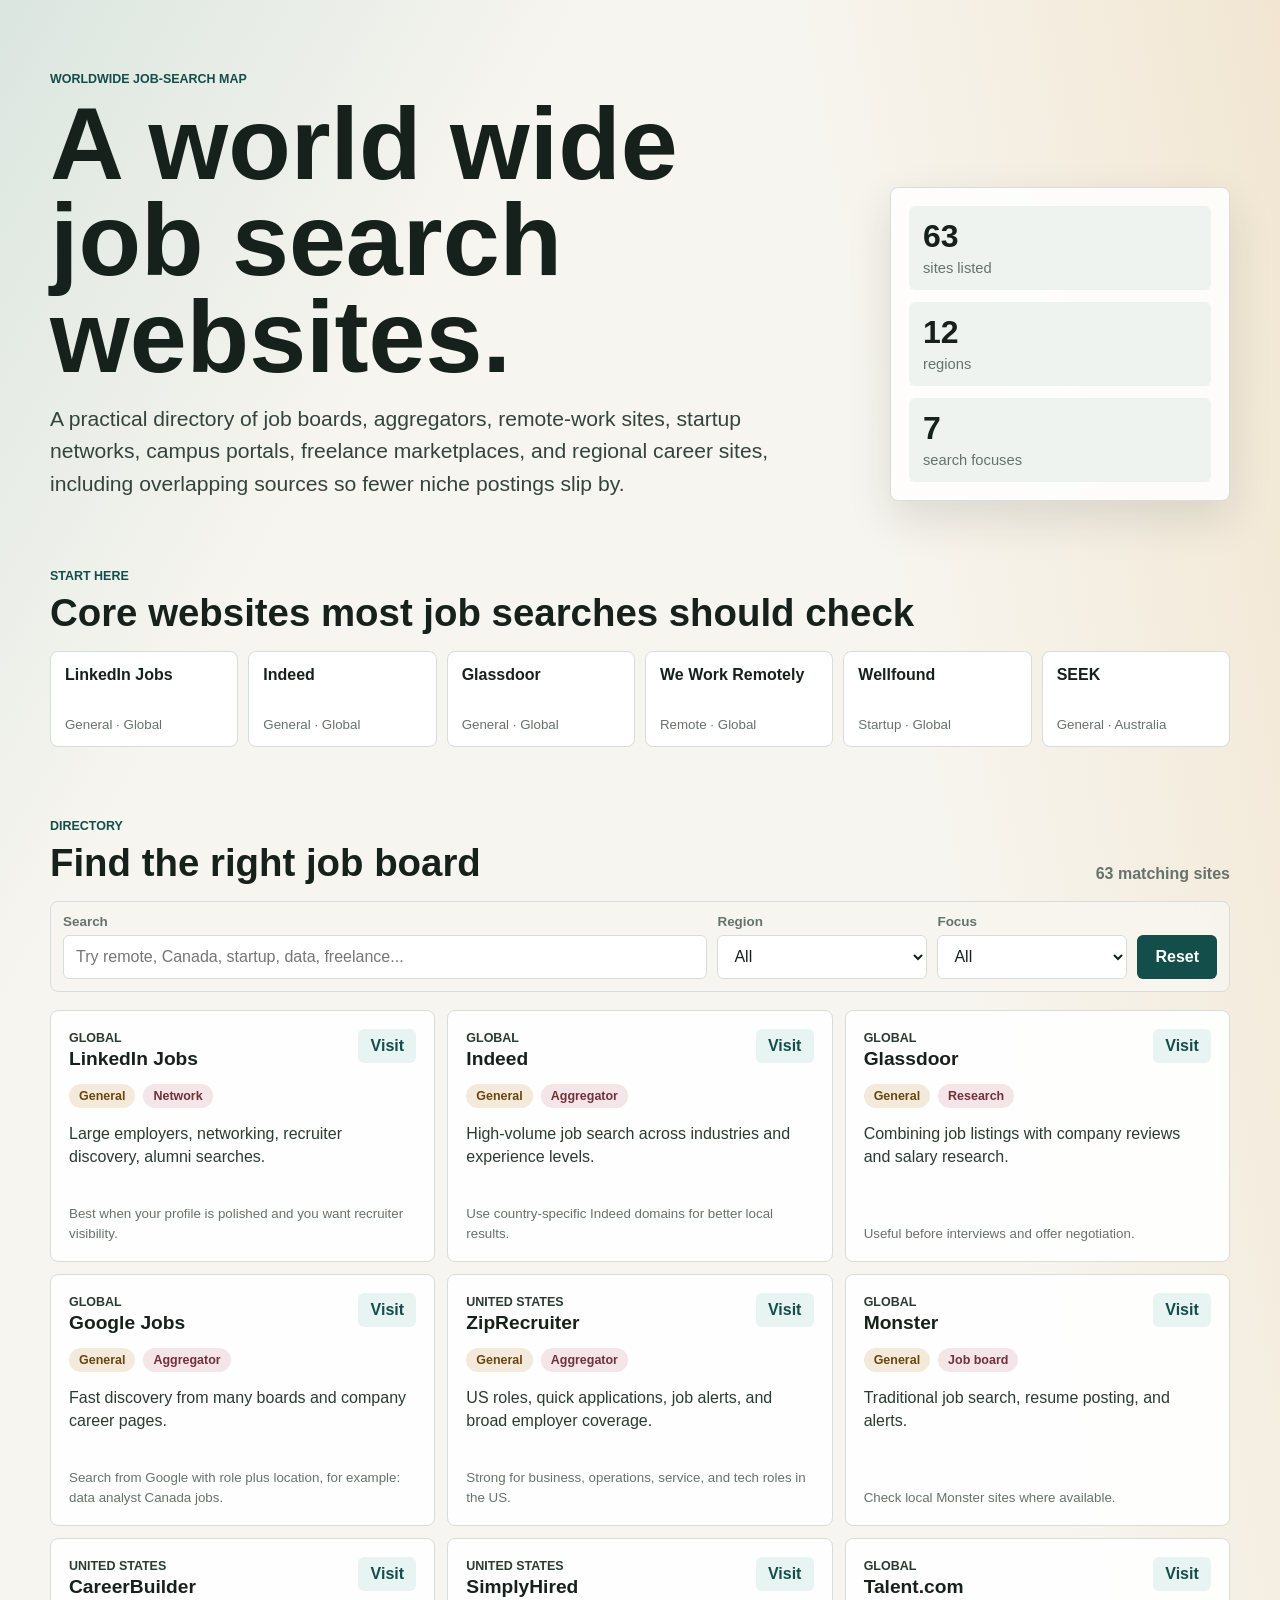
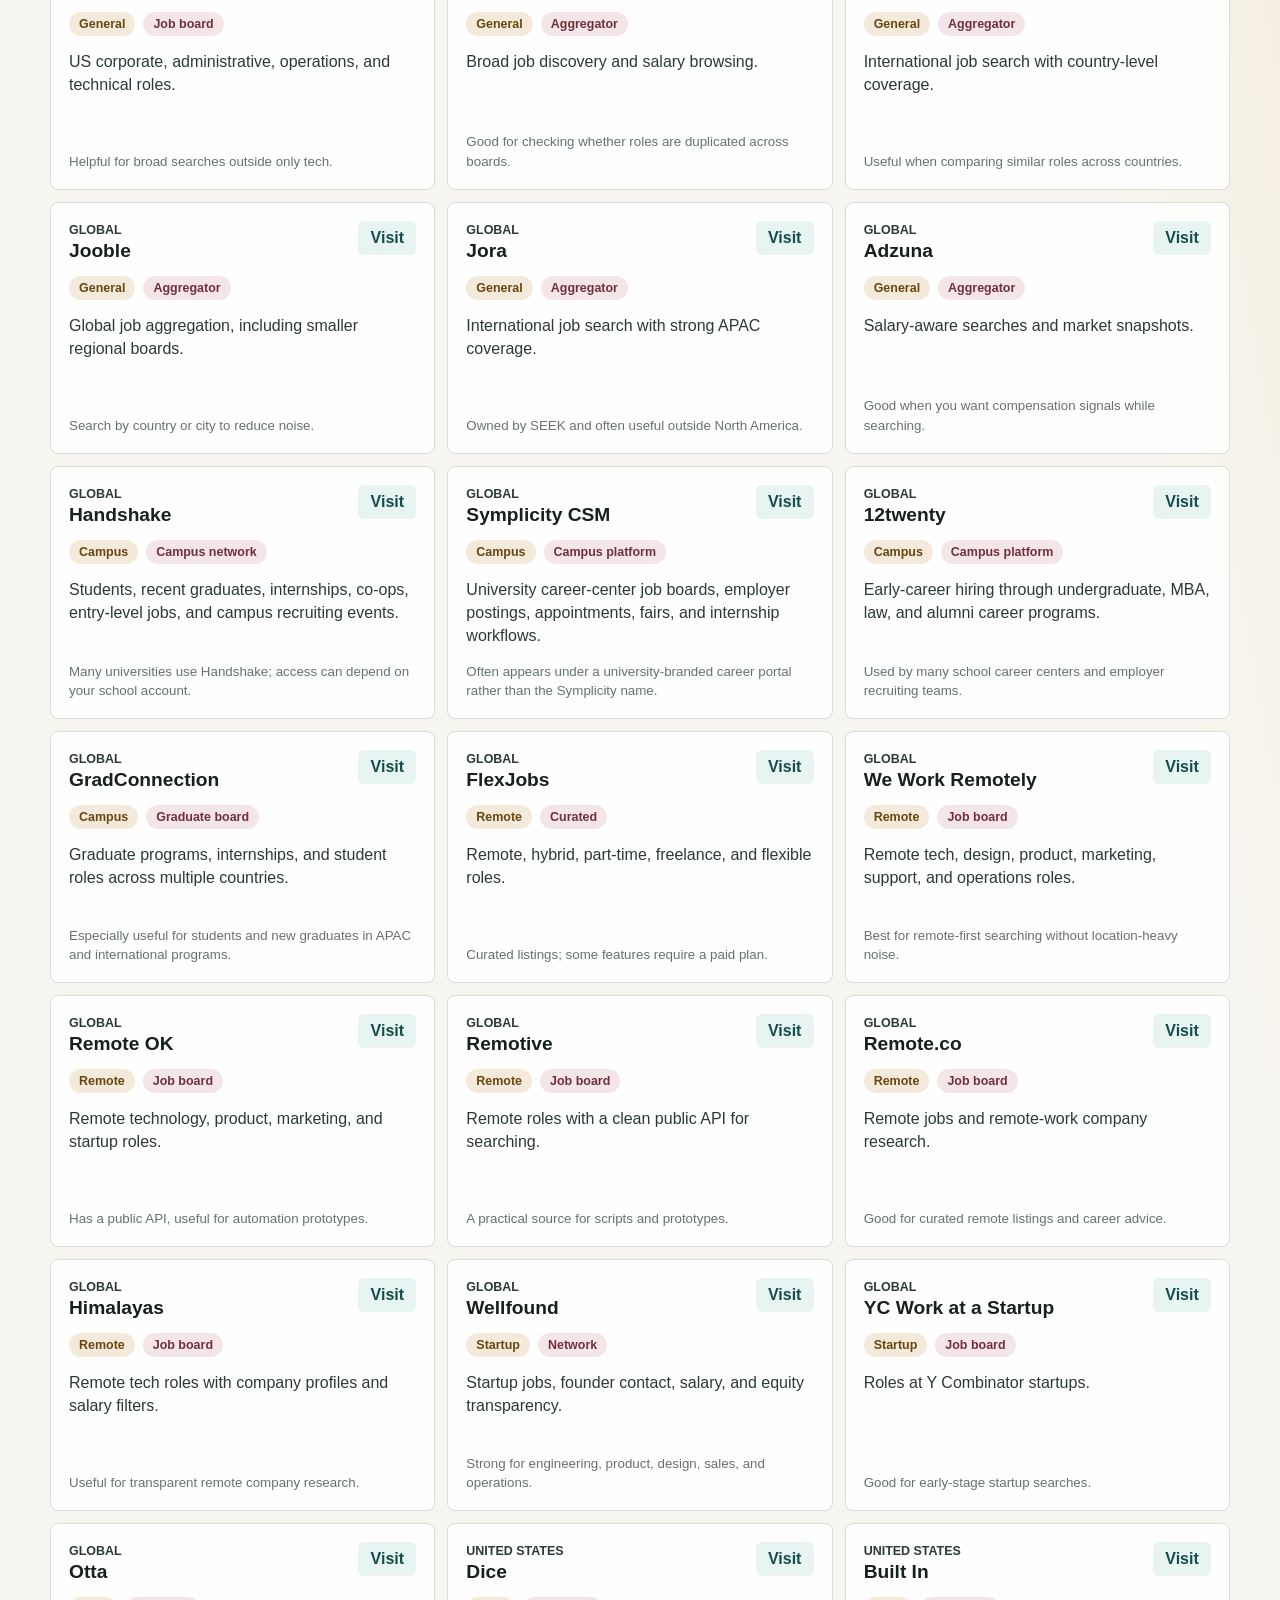
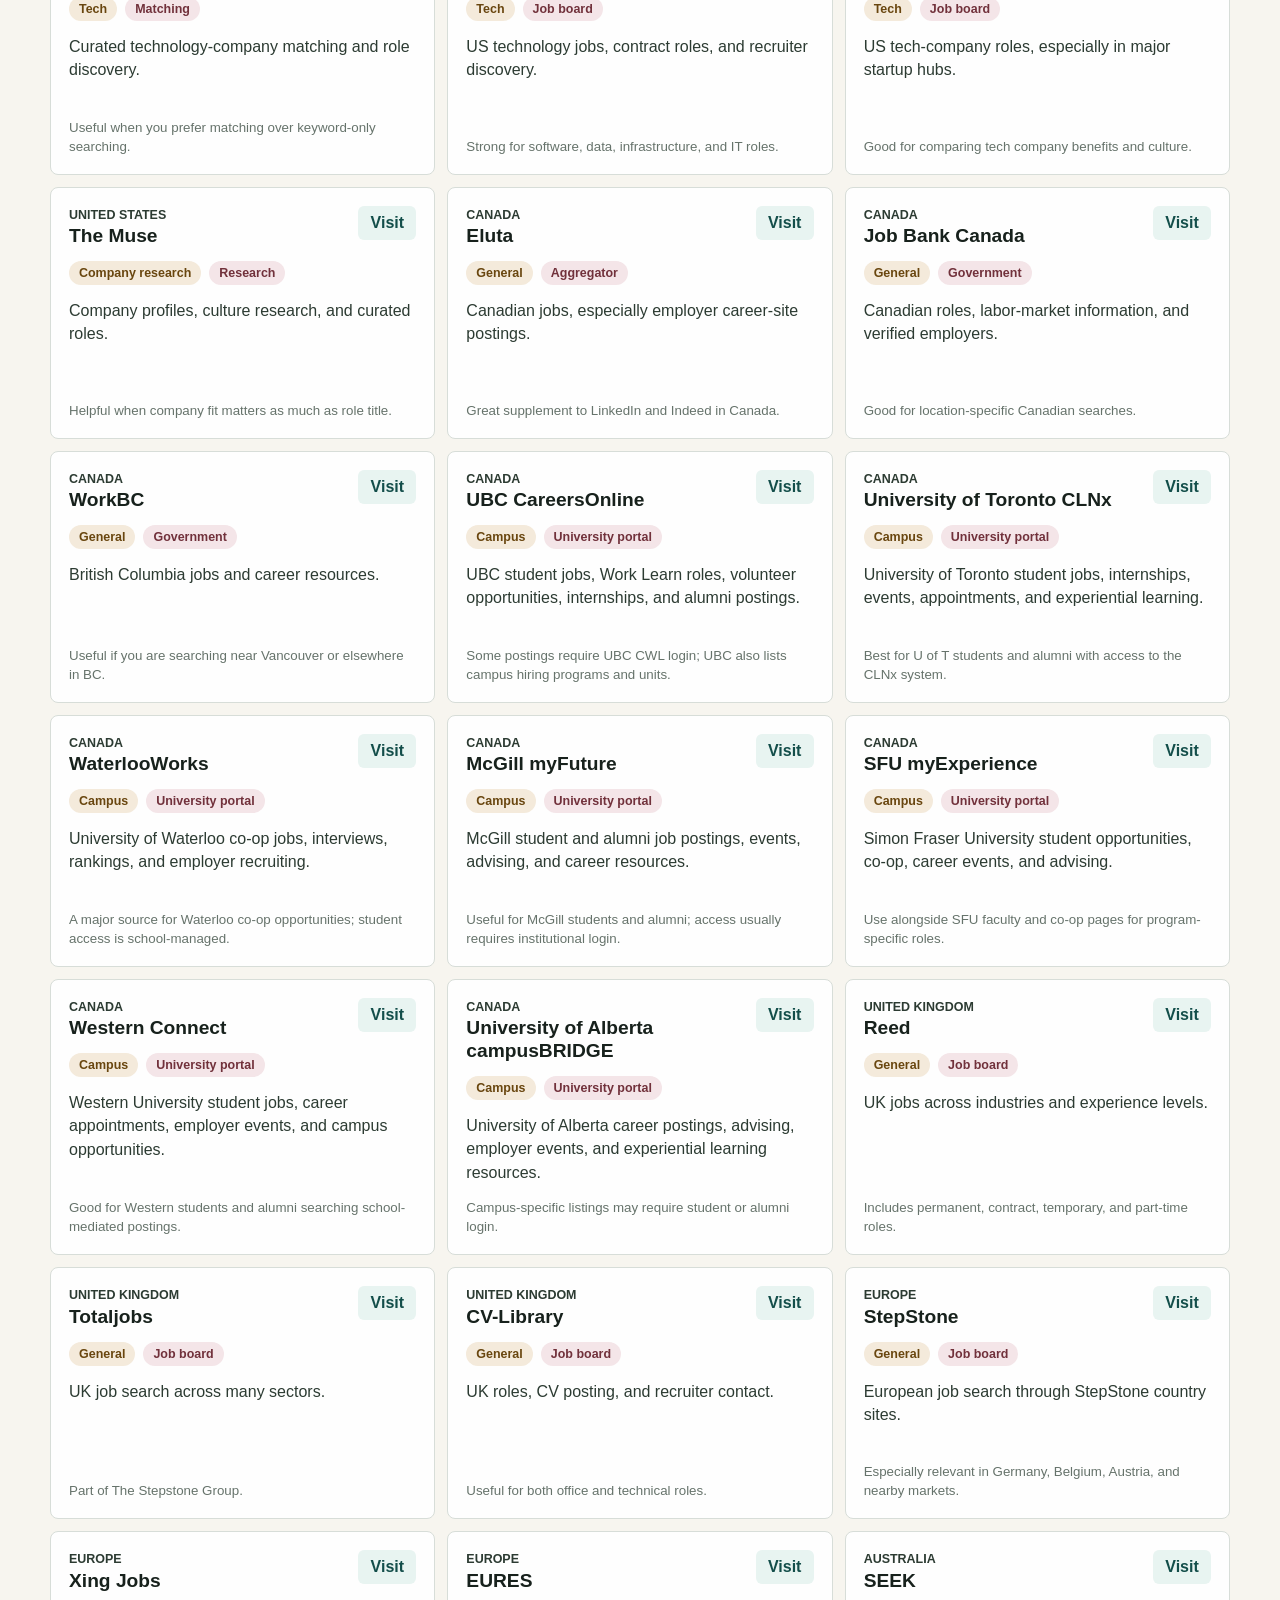
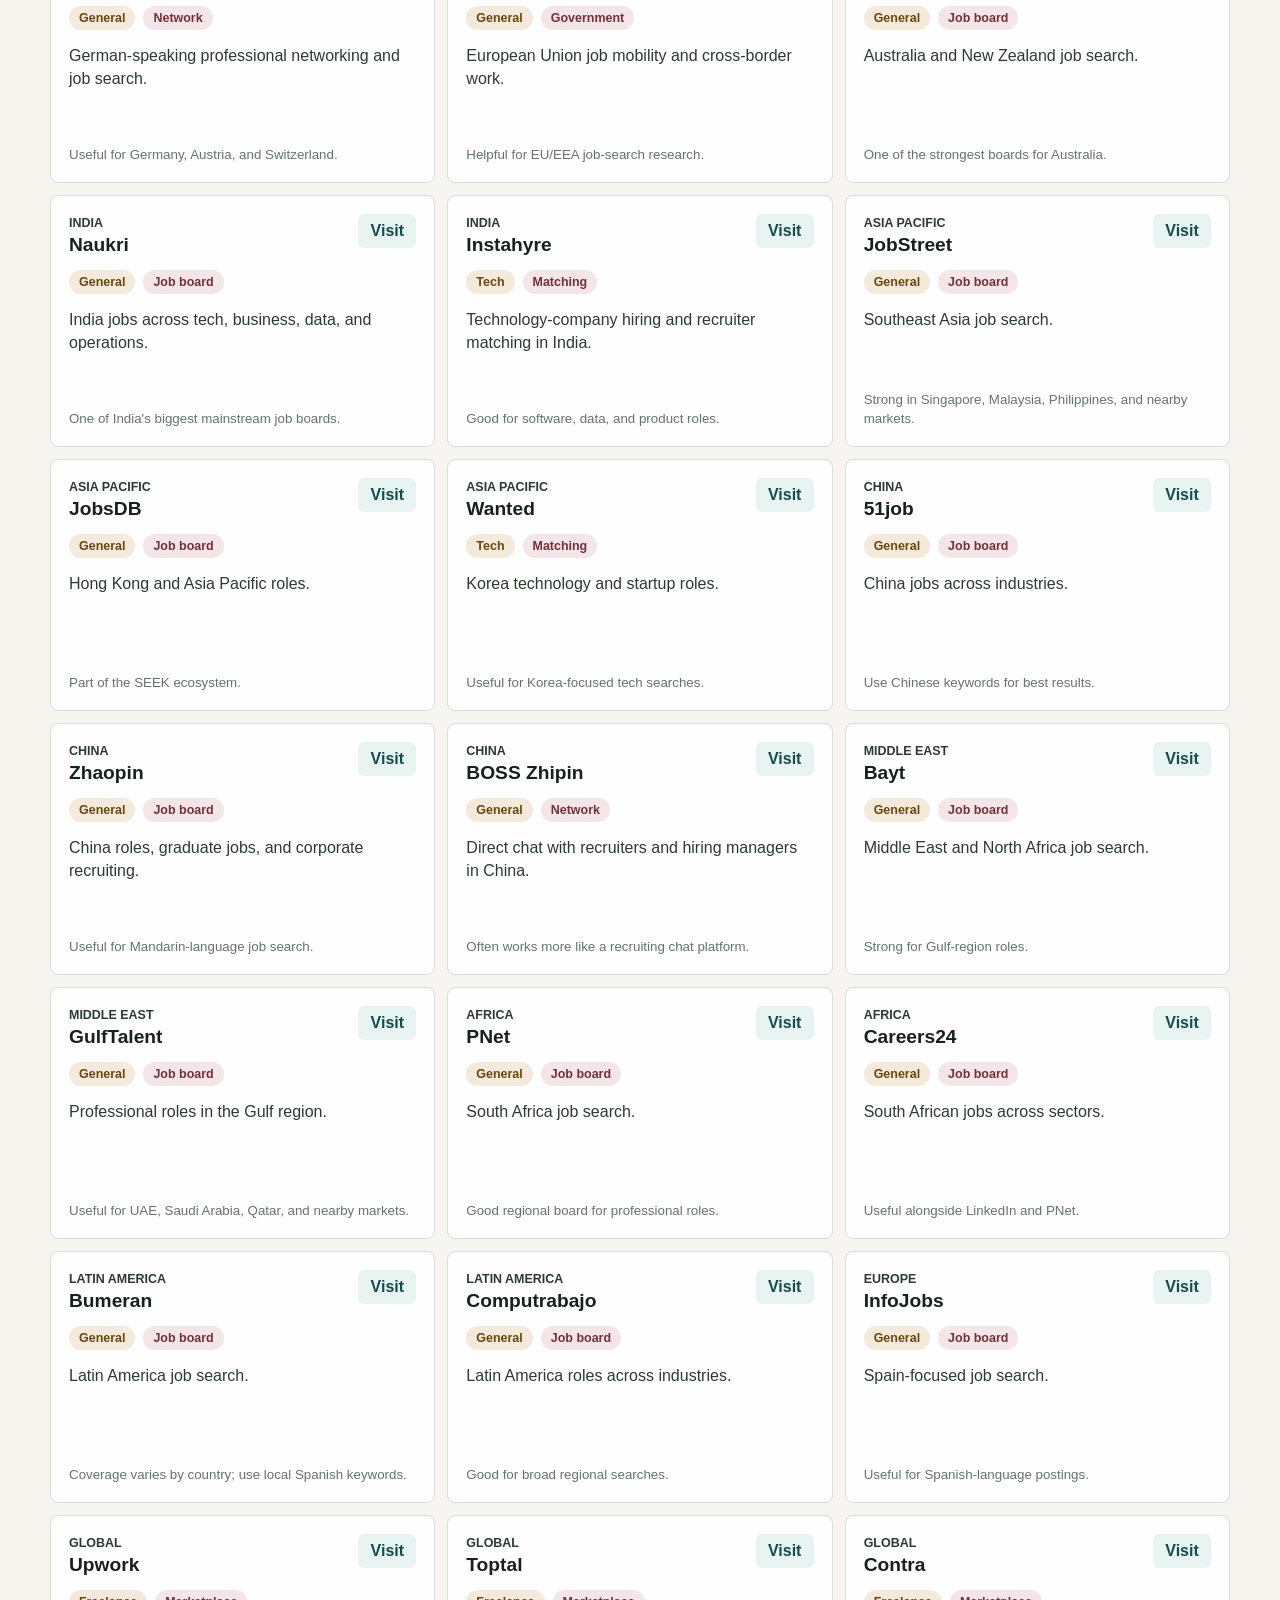
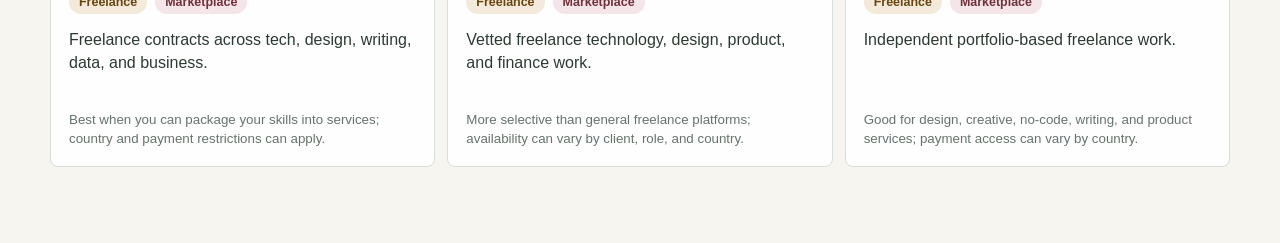
==== index.html @ d898d242 "Initial public release" ====
<!doctype html>
<html lang="en">
  <head>
    <meta charset="utf-8" />
    <meta name="viewport" content="width=device-width, initial-scale=1" />
    <title>Worldwide Job Board Directory</title>
    <meta
      name="description"
      content="A searchable public directory of worldwide job-search websites, including regional, global, remote, campus, startup, and freelance job boards."
    />
    <style>
      :root {
        --background: #f7f5ef;
        --foreground: #17211c;
        --muted: #66736b;
        --panel: #ffffff;
        --panel-soft: #eef3f0;
        --line: #d7ddd8;
        --accent: #0f766e;
        --accent-dark: #134e4a;
        --amber-soft: #f4eadb;
        --rose-soft: #f4e5e8;
        --shadow: 0 18px 45px rgba(23, 33, 28, 0.12);
      }

      * {
        box-sizing: border-box;
      }

      body {
        margin: 0;
        background:
          linear-gradient(120deg, rgba(15, 118, 110, 0.12), transparent 32rem),
          linear-gradient(260deg, rgba(208, 139, 31, 0.14), transparent 30rem),
          var(--background);
        color: var(--foreground);
        font-family: Arial, Helvetica, sans-serif;
      }

      a {
        color: inherit;
      }

      button,
      input,
      select {
        font: inherit;
      }

      .hero {
        min-height: 54vh;
        display: flex;
        align-items: center;
        padding: 72px 24px 40px;
      }

      .hero__inner,
      .section,
      .directory {
        width: min(1180px, calc(100% - 48px));
        margin: 0 auto;
      }

      .hero__inner {
        display: grid;
        grid-template-columns: minmax(0, 1fr) 340px;
        gap: 32px;
        align-items: end;
      }

      .eyebrow {
        margin: 0 0 10px;
        color: var(--accent-dark);
        font-size: 0.78rem;
        font-weight: 800;
        letter-spacing: 0;
        text-transform: uppercase;
      }

      h1,
      h2,
      h3,
      p {
        margin-top: 0;
      }

      h1 {
        margin-bottom: 18px;
        font-size: clamp(3rem, 8vw, 6.7rem);
        line-height: 0.94;
        letter-spacing: 0;
        max-width: 980px;
      }

      .hero__lead {
        max-width: 720px;
        margin-bottom: 0;
        color: #33443a;
        font-size: clamp(1.05rem, 2vw, 1.32rem);
        line-height: 1.55;
      }

      .hero__panel {
        background: rgba(255, 255, 255, 0.86);
        border: 1px solid var(--line);
        border-radius: 8px;
        box-shadow: var(--shadow);
        padding: 18px;
        display: grid;
        gap: 12px;
      }

      .hero__panel div {
        min-height: 82px;
        padding: 14px;
        border-radius: 6px;
        background: var(--panel-soft);
      }

      .hero__panel strong {
        display: block;
        font-size: 2rem;
        line-height: 1;
      }

      .hero__panel span {
        display: block;
        margin-top: 8px;
        color: var(--muted);
        font-size: 0.92rem;
      }

      .section {
        padding: 28px 0 44px;
      }

      h2 {
        margin-bottom: 0;
        font-size: clamp(1.8rem, 3vw, 2.7rem);
        line-height: 1.04;
        letter-spacing: 0;
      }

      .featured-grid {
        display: grid;
        grid-template-columns: repeat(6, minmax(0, 1fr));
        gap: 10px;
        margin-top: 18px;
      }

      .featured-link {
        min-height: 96px;
        display: flex;
        flex-direction: column;
        justify-content: space-between;
        padding: 14px;
        border: 1px solid var(--line);
        border-radius: 8px;
        background: var(--panel);
        text-decoration: none;
      }

      .featured-link span {
        font-weight: 800;
      }

      .featured-link small {
        color: var(--muted);
      }

      .directory {
        padding: 28px 0 76px;
      }

      .directory__toolbar {
        display: flex;
        justify-content: space-between;
        gap: 24px;
        align-items: end;
        margin-bottom: 18px;
      }

      .result-count {
        flex: 0 0 auto;
        margin: 0;
        color: var(--muted);
        font-weight: 700;
      }

      .filters {
        position: sticky;
        top: 0;
        z-index: 4;
        display: grid;
        grid-template-columns: minmax(260px, 1fr) 210px 190px auto;
        gap: 10px;
        align-items: end;
        padding: 12px;
        margin-bottom: 18px;
        border: 1px solid var(--line);
        border-radius: 8px;
        background: rgba(247, 245, 239, 0.95);
        backdrop-filter: blur(14px);
      }

      label {
        display: grid;
        gap: 6px;
      }

      label span {
        color: var(--muted);
        font-size: 0.84rem;
        font-weight: 800;
      }

      input,
      select {
        width: 100%;
        height: 44px;
        border: 1px solid var(--line);
        border-radius: 6px;
        background: white;
        color: var(--foreground);
        padding: 0 12px;
        outline: none;
      }

      input:focus,
      select:focus {
        border-color: var(--accent);
        box-shadow: 0 0 0 3px rgba(15, 118, 110, 0.14);
      }

      .clear-button {
        height: 44px;
        border: 0;
        border-radius: 6px;
        background: var(--accent-dark);
        color: white;
        padding: 0 18px;
        cursor: pointer;
        font-weight: 800;
      }

      .board-grid {
        display: grid;
        grid-template-columns: repeat(3, minmax(0, 1fr));
        gap: 12px;
      }

      .board-card {
        min-height: 252px;
        display: flex;
        flex-direction: column;
        gap: 14px;
        border: 1px solid var(--line);
        border-radius: 8px;
        background: rgba(255, 255, 255, 0.92);
        padding: 18px;
      }

      .board-card__top {
        display: flex;
        justify-content: space-between;
        gap: 16px;
        align-items: start;
      }

      .board-card__region {
        margin-bottom: 6px;
        color: var(--accent);
        font-size: 0.78rem;
        font-weight: 800;
        text-transform: uppercase;
      }

      .board-card h3 {
        margin-bottom: 0;
        font-size: 1.2rem;
        line-height: 1.2;
      }

      .board-card__top a {
        flex: 0 0 auto;
        display: inline-flex;
        align-items: center;
        justify-content: center;
        min-width: 58px;
        height: 34px;
        border-radius: 6px;
        background: #e8f4f1;
        color: var(--accent-dark);
        text-decoration: none;
        font-weight: 800;
      }

      .tags {
        display: flex;
        flex-wrap: wrap;
        gap: 8px;
      }

      .tags span {
        border-radius: 999px;
        background: var(--amber-soft);
        color: #69460f;
        padding: 5px 10px;
        font-size: 0.78rem;
        font-weight: 800;
      }

      .tags span:nth-child(2) {
        background: var(--rose-soft);
        color: #71313b;
      }

      .tags span:nth-child(3) {
        background: #e8f4f1;
        color: var(--accent-dark);
      }

      .board-card p {
        margin-bottom: 0;
        color: #2c3b32;
        line-height: 1.45;
      }

      .board-card small {
        margin-top: auto;
        color: var(--muted);
        line-height: 1.45;
      }

      @media (max-width: 980px) {
        .hero__inner {
          grid-template-columns: 1fr;
        }

        .hero__panel {
          grid-template-columns: repeat(3, minmax(0, 1fr));
        }

        .featured-grid,
        .board-grid {
          grid-template-columns: repeat(2, minmax(0, 1fr));
        }

        .filters {
          grid-template-columns: 1fr 1fr;
        }

        .search-field {
          grid-column: 1 / -1;
        }
      }

      @media (max-width: 640px) {
        .hero {
          min-height: auto;
          padding: 48px 16px 28px;
        }

        .hero__inner,
        .section,
        .directory {
          width: min(100% - 28px, 1180px);
        }

        .hero__panel,
        .featured-grid,
        .board-grid,
        .filters {
          grid-template-columns: 1fr;
        }

        .directory__toolbar {
          display: block;
        }

        .result-count {
          margin-top: 10px;
        }

        .board-card {
          min-height: auto;
        }
      }
    </style>
  </head>
  <body>
    <main>
      <section class="hero">
        <div class="hero__inner">
          <div>
            <p class="eyebrow">Worldwide job-search map</p>
            <h1>A world wide job search websites.</h1>
            <p class="hero__lead">
              A practical directory of job boards, aggregators, remote-work sites,
              startup networks, campus portals, freelance marketplaces, and regional
              career sites, including overlapping sources so fewer niche postings slip by.
            </p>
          </div>
          <div class="hero__panel" aria-label="Directory summary">
            <div><strong id="site-count">0</strong><span>sites listed</span></div>
            <div><strong id="region-count">0</strong><span>regions</span></div>
            <div><strong id="focus-count">0</strong><span>search focuses</span></div>
          </div>
        </div>
      </section>

      <section class="section" aria-labelledby="featured-title">
        <p class="eyebrow">Start here</p>
        <h2 id="featured-title">Core websites most job searches should check</h2>
        <div class="featured-grid" id="featured-grid"></div>
      </section>

      <section class="directory" aria-labelledby="directory-title">
        <div class="directory__toolbar">
          <div>
            <p class="eyebrow">Directory</p>
            <h2 id="directory-title">Find the right job board</h2>
          </div>
          <p class="result-count" id="result-count">0 matching sites</p>
        </div>

        <div class="filters" aria-label="Directory filters">
          <label class="search-field">
            <span>Search</span>
            <input id="search" type="search" placeholder="Try remote, Canada, startup, data, freelance..." />
          </label>
          <label>
            <span>Region</span>
            <select id="region"></select>
          </label>
          <label>
            <span>Focus</span>
            <select id="focus"></select>
          </label>
          <button class="clear-button" id="reset" type="button">Reset</button>
        </div>

        <div class="board-grid" id="board-grid"></div>
      </section>
    </main>

    <script>
      const regionOrder = [
        "All",
        "Global",
        "United States",
        "Canada",
        "United Kingdom",
        "Europe",
        "Australia",
        "India",
        "Asia Pacific",
        "China",
        "Middle East",
        "Africa",
        "Latin America",
      ];

      const focusOrder = ["All", "General", "Remote", "Tech", "Startup", "Campus", "Freelance", "Company research"];

      const broadCoverage = [
        "United States",
        "Canada",
        "United Kingdom",
        "Europe",
        "Australia",
        "India",
        "Asia Pacific",
        "Middle East",
        "Africa",
        "Latin America",
      ];

      const jobBoards = [
        ["LinkedIn Jobs", "https://www.linkedin.com/jobs/", "Global", broadCoverage, "General", "Network", "Large employers, networking, recruiter discovery, alumni searches.", "Best when your profile is polished and you want recruiter visibility."],
        ["Indeed", "https://www.indeed.com/", "Global", broadCoverage, "General", "Aggregator", "High-volume job search across industries and experience levels.", "Use country-specific Indeed domains for better local results."],
        ["Glassdoor", "https://www.glassdoor.com/Job/", "Global", ["United States", "Canada", "United Kingdom", "Europe", "Australia", "India"], "General", "Research", "Combining job listings with company reviews and salary research.", "Useful before interviews and offer negotiation."],
        ["Google Jobs", "https://www.google.com/search?q=jobs+near+me", "Global", broadCoverage, "General", "Aggregator", "Fast discovery from many boards and company career pages.", "Search from Google with role plus location, for example: data analyst Canada jobs."],
        ["ZipRecruiter", "https://www.ziprecruiter.com/", "United States", [], "General", "Aggregator", "US roles, quick applications, job alerts, and broad employer coverage.", "Strong for business, operations, service, and tech roles in the US."],
        ["Monster", "https://www.monster.com/", "Global", ["United States", "Canada", "United Kingdom", "Europe", "India"], "General", "Job board", "Traditional job search, resume posting, and alerts.", "Check local Monster sites where available."],
        ["CareerBuilder", "https://www.careerbuilder.com/", "United States", [], "General", "Job board", "US corporate, administrative, operations, and technical roles.", "Helpful for broad searches outside only tech."],
        ["SimplyHired", "https://www.simplyhired.com/", "United States", [], "General", "Aggregator", "Broad job discovery and salary browsing.", "Good for checking whether roles are duplicated across boards."],
        ["Talent.com", "https://www.talent.com/", "Global", broadCoverage, "General", "Aggregator", "International job search with country-level coverage.", "Useful when comparing similar roles across countries."],
        ["Jooble", "https://jooble.org/", "Global", broadCoverage, "General", "Aggregator", "Global job aggregation, including smaller regional boards.", "Search by country or city to reduce noise."],
        ["Jora", "https://www.jora.com/", "Global", ["Canada", "United Kingdom", "Australia", "India", "Asia Pacific"], "General", "Aggregator", "International job search with strong APAC coverage.", "Owned by SEEK and often useful outside North America."],
        ["Adzuna", "https://www.adzuna.com/", "Global", ["United States", "Canada", "United Kingdom", "Europe", "Australia"], "General", "Aggregator", "Salary-aware searches and market snapshots.", "Good when you want compensation signals while searching."],
        ["Handshake", "https://joinhandshake.com/students/", "Global", ["United States", "Canada", "United Kingdom", "Europe"], "Campus", "Campus network", "Students, recent graduates, internships, co-ops, entry-level jobs, and campus recruiting events.", "Many universities use Handshake; access can depend on your school account."],
        ["Symplicity CSM", "https://www.symplicity.com/uk/csm", "Global", ["United States", "Canada", "United Kingdom", "Europe", "Australia", "Asia Pacific"], "Campus", "Campus platform", "University career-center job boards, employer postings, appointments, fairs, and internship workflows.", "Often appears under a university-branded career portal rather than the Symplicity name."],
        ["12twenty", "https://12twenty.com/", "Global", ["United States", "Canada", "United Kingdom", "Europe"], "Campus", "Campus platform", "Early-career hiring through undergraduate, MBA, law, and alumni career programs.", "Used by many school career centers and employer recruiting teams."],
        ["GradConnection", "https://au.gradconnection.com/", "Global", ["Australia", "India", "Asia Pacific"], "Campus", "Graduate board", "Graduate programs, internships, and student roles across multiple countries.", "Especially useful for students and new graduates in APAC and international programs."],
        ["FlexJobs", "https://www.flexjobs.com/", "Global", broadCoverage, "Remote", "Curated", "Remote, hybrid, part-time, freelance, and flexible roles.", "Curated listings; some features require a paid plan."],
        ["We Work Remotely", "https://weworkremotely.com/", "Global", broadCoverage, "Remote", "Job board", "Remote tech, design, product, marketing, support, and operations roles.", "Best for remote-first searching without location-heavy noise."],
        ["Remote OK", "https://remoteok.com/", "Global", broadCoverage, "Remote", "Job board", "Remote technology, product, marketing, and startup roles.", "Has a public API, useful for automation prototypes."],
        ["Remotive", "https://remotive.com/", "Global", broadCoverage, "Remote", "Job board", "Remote roles with a clean public API for searching.", "A practical source for scripts and prototypes."],
        ["Remote.co", "https://remote.co/remote-jobs/", "Global", broadCoverage, "Remote", "Job board", "Remote jobs and remote-work company research.", "Good for curated remote listings and career advice."],
        ["Himalayas", "https://himalayas.app/jobs", "Global", broadCoverage, "Remote", "Job board", "Remote tech roles with company profiles and salary filters.", "Useful for transparent remote company research."],
        ["Wellfound", "https://wellfound.com/jobs", "Global", ["United States", "Canada", "United Kingdom", "Europe", "India", "Asia Pacific", "Latin America"], "Startup", "Network", "Startup jobs, founder contact, salary, and equity transparency.", "Strong for engineering, product, design, sales, and operations."],
        ["YC Work at a Startup", "https://www.ycombinator.com/jobs", "Global", broadCoverage, "Startup", "Job board", "Roles at Y Combinator startups.", "Good for early-stage startup searches."],
        ["Otta", "https://app.otta.com/", "Global", ["United States", "Canada", "United Kingdom", "Europe"], "Tech", "Matching", "Curated technology-company matching and role discovery.", "Useful when you prefer matching over keyword-only searching."],
        ["Dice", "https://www.dice.com/", "United States", [], "Tech", "Job board", "US technology jobs, contract roles, and recruiter discovery.", "Strong for software, data, infrastructure, and IT roles."],
        ["Built In", "https://builtin.com/jobs", "United States", [], "Tech", "Job board", "US tech-company roles, especially in major startup hubs.", "Good for comparing tech company benefits and culture."],
        ["The Muse", "https://www.themuse.com/search/", "United States", [], "Company research", "Research", "Company profiles, culture research, and curated roles.", "Helpful when company fit matters as much as role title."],
        ["Eluta", "https://www.eluta.ca/", "Canada", [], "General", "Aggregator", "Canadian jobs, especially employer career-site postings.", "Great supplement to LinkedIn and Indeed in Canada."],
        ["Job Bank Canada", "https://www.jobbank.gc.ca/", "Canada", [], "General", "Government", "Canadian roles, labor-market information, and verified employers.", "Good for location-specific Canadian searches."],
        ["WorkBC", "https://www.workbc.ca/search-and-prepare-job/find-jobs", "Canada", [], "General", "Government", "British Columbia jobs and career resources.", "Useful if you are searching near Vancouver or elsewhere in BC."],
        ["UBC CareersOnline", "https://students.ubc.ca/career/campus-jobs/", "Canada", [], "Campus", "University portal", "UBC student jobs, Work Learn roles, volunteer opportunities, internships, and alumni postings.", "Some postings require UBC CWL login; UBC also lists campus hiring programs and units."],
        ["University of Toronto CLNx", "https://clnx.utoronto.ca/", "Canada", [], "Campus", "University portal", "University of Toronto student jobs, internships, events, appointments, and experiential learning.", "Best for U of T students and alumni with access to the CLNx system."],
        ["WaterlooWorks", "https://uwaterloo.ca/hire/recruit-waterloo/co-operative-education/co-op-hiring-process/waterlooworks", "Canada", [], "Campus", "University portal", "University of Waterloo co-op jobs, interviews, rankings, and employer recruiting.", "A major source for Waterloo co-op opportunities; student access is school-managed."],
        ["McGill myFuture", "https://www.mcgill.ca/caps/students/services/myfuture", "Canada", [], "Campus", "University portal", "McGill student and alumni job postings, events, advising, and career resources.", "Useful for McGill students and alumni; access usually requires institutional login."],
        ["SFU myExperience", "https://www.sfu.ca/students/career.html", "Canada", [], "Campus", "University portal", "Simon Fraser University student opportunities, co-op, career events, and advising.", "Use alongside SFU faculty and co-op pages for program-specific roles."],
        ["Western Connect", "https://www.uwo.ca/careers/", "Canada", [], "Campus", "University portal", "Western University student jobs, career appointments, employer events, and campus opportunities.", "Good for Western students and alumni searching school-mediated postings."],
        ["University of Alberta campusBRIDGE", "https://www.ualberta.ca/en/career-centre/index.html", "Canada", [], "Campus", "University portal", "University of Alberta career postings, advising, employer events, and experiential learning resources.", "Campus-specific listings may require student or alumni login."],
        ["Reed", "https://www.reed.co.uk/jobs", "United Kingdom", [], "General", "Job board", "UK jobs across industries and experience levels.", "Includes permanent, contract, temporary, and part-time roles."],
        ["Totaljobs", "https://www.totaljobs.com/", "United Kingdom", [], "General", "Job board", "UK job search across many sectors.", "Part of The Stepstone Group."],
        ["CV-Library", "https://www.cv-library.co.uk/", "United Kingdom", [], "General", "Job board", "UK roles, CV posting, and recruiter contact.", "Useful for both office and technical roles."],
        ["StepStone", "https://www.stepstone.com/", "Europe", [], "General", "Job board", "European job search through StepStone country sites.", "Especially relevant in Germany, Belgium, Austria, and nearby markets."],
        ["Xing Jobs", "https://www.xing.com/jobs", "Europe", [], "General", "Network", "German-speaking professional networking and job search.", "Useful for Germany, Austria, and Switzerland."],
        ["EURES", "https://eures.europa.eu/index_en", "Europe", [], "General", "Government", "European Union job mobility and cross-border work.", "Helpful for EU/EEA job-search research."],
        ["SEEK", "https://www.seek.com.au/", "Australia", [], "General", "Job board", "Australia and New Zealand job search.", "One of the strongest boards for Australia."],
        ["Naukri", "https://www.naukri.com/", "India", [], "General", "Job board", "India jobs across tech, business, data, and operations.", "One of India's biggest mainstream job boards."],
        ["Instahyre", "https://www.instahyre.com/", "India", [], "Tech", "Matching", "Technology-company hiring and recruiter matching in India.", "Good for software, data, and product roles."],
        ["JobStreet", "https://www.jobstreet.com/", "Asia Pacific", [], "General", "Job board", "Southeast Asia job search.", "Strong in Singapore, Malaysia, Philippines, and nearby markets."],
        ["JobsDB", "https://hk.jobsdb.com/", "Asia Pacific", [], "General", "Job board", "Hong Kong and Asia Pacific roles.", "Part of the SEEK ecosystem."],
        ["Wanted", "https://www.wanted.co.kr/", "Asia Pacific", [], "Tech", "Matching", "Korea technology and startup roles.", "Useful for Korea-focused tech searches."],
        ["51job", "https://www.51job.com/", "China", [], "General", "Job board", "China jobs across industries.", "Use Chinese keywords for best results."],
        ["Zhaopin", "https://www.zhaopin.com/", "China", [], "General", "Job board", "China roles, graduate jobs, and corporate recruiting.", "Useful for Mandarin-language job search."],
        ["BOSS Zhipin", "https://www.zhipin.com/", "China", [], "General", "Network", "Direct chat with recruiters and hiring managers in China.", "Often works more like a recruiting chat platform."],
        ["Bayt", "https://www.bayt.com/", "Middle East", [], "General", "Job board", "Middle East and North Africa job search.", "Strong for Gulf-region roles."],
        ["GulfTalent", "https://www.gulftalent.com/", "Middle East", [], "General", "Job board", "Professional roles in the Gulf region.", "Useful for UAE, Saudi Arabia, Qatar, and nearby markets."],
        ["PNet", "https://www.pnet.co.za/", "Africa", [], "General", "Job board", "South Africa job search.", "Good regional board for professional roles."],
        ["Careers24", "https://www.careers24.com/", "Africa", [], "General", "Job board", "South African jobs across sectors.", "Useful alongside LinkedIn and PNet."],
        ["Bumeran", "https://www.bumeran.com/", "Latin America", [], "General", "Job board", "Latin America job search.", "Coverage varies by country; use local Spanish keywords."],
        ["Computrabajo", "https://www.computrabajo.com/", "Latin America", [], "General", "Job board", "Latin America roles across industries.", "Good for broad regional searches."],
        ["InfoJobs", "https://www.infojobs.net/", "Europe", [], "General", "Job board", "Spain-focused job search.", "Useful for Spanish-language postings."],
        ["Upwork", "https://www.upwork.com/", "Global", broadCoverage, "Freelance", "Marketplace", "Freelance contracts across tech, design, writing, data, and business.", "Best when you can package your skills into services; country and payment restrictions can apply."],
        ["Toptal", "https://www.toptal.com/", "Global", broadCoverage, "Freelance", "Marketplace", "Vetted freelance technology, design, product, and finance work.", "More selective than general freelance platforms; availability can vary by client, role, and country."],
        ["Contra", "https://contra.com/", "Global", broadCoverage, "Freelance", "Marketplace", "Independent portfolio-based freelance work.", "Good for design, creative, no-code, writing, and product services; payment access can vary by country."],
      ].map(([name, url, region, coverageRegions, focus, type, goodFor, notes]) => ({
        name,
        url,
        region,
        coverageRegions,
        focus,
        type,
        goodFor,
        notes,
      }));

      const state = {
        query: "",
        region: "All",
        focus: "All",
      };

      const searchInput = document.getElementById("search");
      const regionSelect = document.getElementById("region");
      const focusSelect = document.getElementById("focus");
      const boardGrid = document.getElementById("board-grid");
      const featuredGrid = document.getElementById("featured-grid");
      const resultCount = document.getElementById("result-count");

      const regions = regionOrder.filter((item) => item === "All" || jobBoards.some((board) => board.region === item));
      const focuses = focusOrder.filter((item) => item === "All" || jobBoards.some((board) => board.focus === item));

      document.getElementById("site-count").textContent = jobBoards.length;
      document.getElementById("region-count").textContent = regions.length - 1;
      document.getElementById("focus-count").textContent = focuses.length - 1;

      regionSelect.innerHTML = regions.map((item) => `<option>${item}</option>`).join("");
      focusSelect.innerHTML = focuses.map((item) => `<option>${item}</option>`).join("");

      featuredGrid.innerHTML = jobBoards
        .filter((board) => ["LinkedIn Jobs", "Indeed", "Glassdoor", "Wellfound", "We Work Remotely", "SEEK"].includes(board.name))
        .map(
          (board) => `
            <a class="featured-link" href="${board.url}" target="_blank" rel="noreferrer">
              <span>${board.name}</span>
              <small>${board.focus} · ${board.region}</small>
            </a>
          `,
        )
        .join("");

      function matchesRegion(board) {
        return (
          state.region === "All" ||
          board.region === state.region ||
          (board.region === "Global" && state.region !== "Global" && board.coverageRegions.includes(state.region))
        );
      }

      function render() {
        const normalizedQuery = state.query.trim().toLowerCase();
        const filtered = jobBoards.filter((board) => {
          const searchable = [board.name, board.region, board.focus, board.type, board.goodFor, board.notes].join(" ").toLowerCase();
          return matchesRegion(board) && (state.focus === "All" || board.focus === state.focus) && (!normalizedQuery || searchable.includes(normalizedQuery));
        });

        resultCount.textContent = `${filtered.length} matching site${filtered.length === 1 ? "" : "s"}`;
        boardGrid.innerHTML = filtered
          .map((board) => {
            const coverageTag =
              state.region !== "All" && board.region === "Global" && board.coverageRegions.includes(state.region)
                ? `<span>Covers ${state.region}</span>`
                : "";
            return `
              <article class="board-card">
                <div class="board-card__top">
                  <div>
                    <p class="board-card__region">${board.region}</p>
                    <h3>${board.name}</h3>
                  </div>
                  <a href="${board.url}" target="_blank" rel="noreferrer" aria-label="Open ${board.name}">Visit</a>
                </div>
                <div class="tags">
                  <span>${board.focus}</span>
                  <span>${board.type}</span>
                  ${coverageTag}
                </div>
                <p>${board.goodFor}</p>
                <small>${board.notes}</small>
              </article>
            `;
          })
          .join("");
      }

      searchInput.addEventListener("input", (event) => {
        state.query = event.target.value;
        render();
      });

      regionSelect.addEventListener("change", (event) => {
        state.region = event.target.value;
        render();
      });

      focusSelect.addEventListener("change", (event) => {
        state.focus = event.target.value;
        render();
      });

      document.getElementById("reset").addEventListener("click", () => {
        state.query = "";
        state.region = "All";
        state.focus = "All";
        searchInput.value = "";
        regionSelect.value = "All";
        focusSelect.value = "All";
        render();
      });

      render();
    </script>
  </body>
</html>
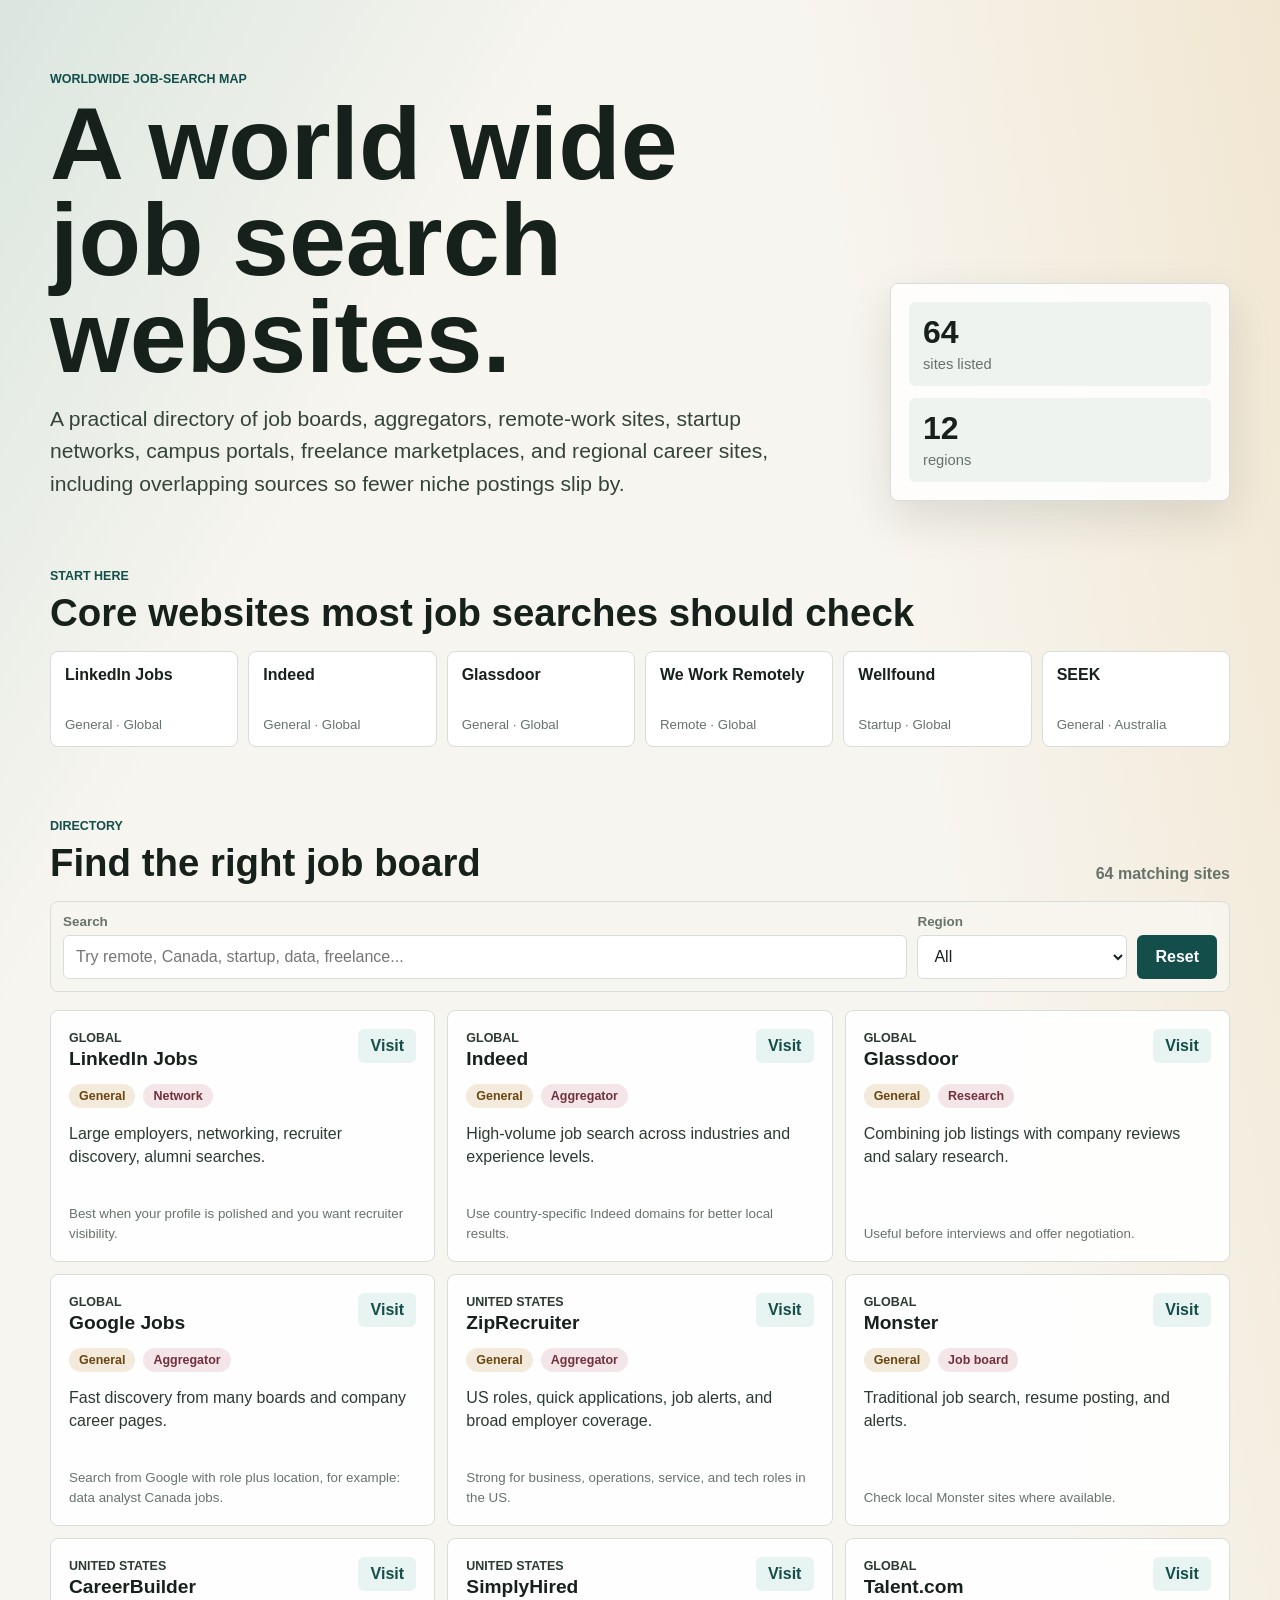
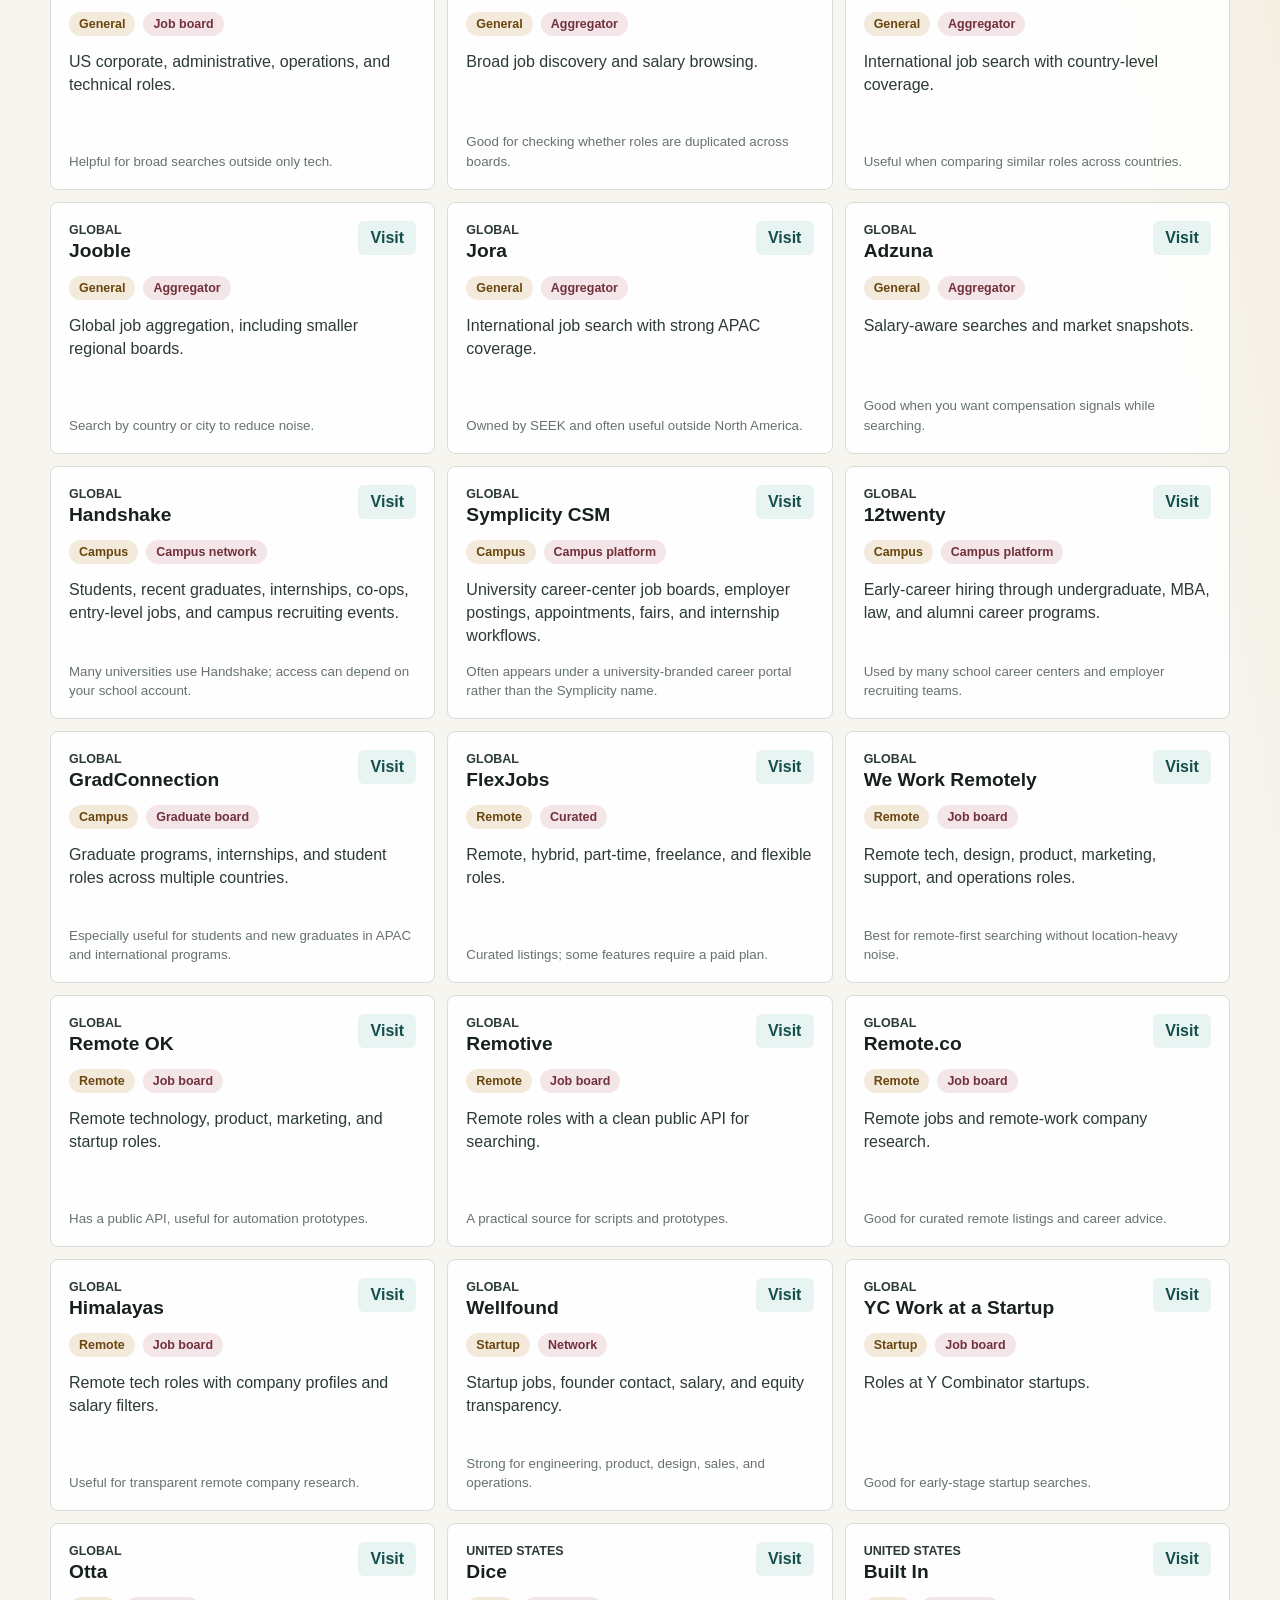
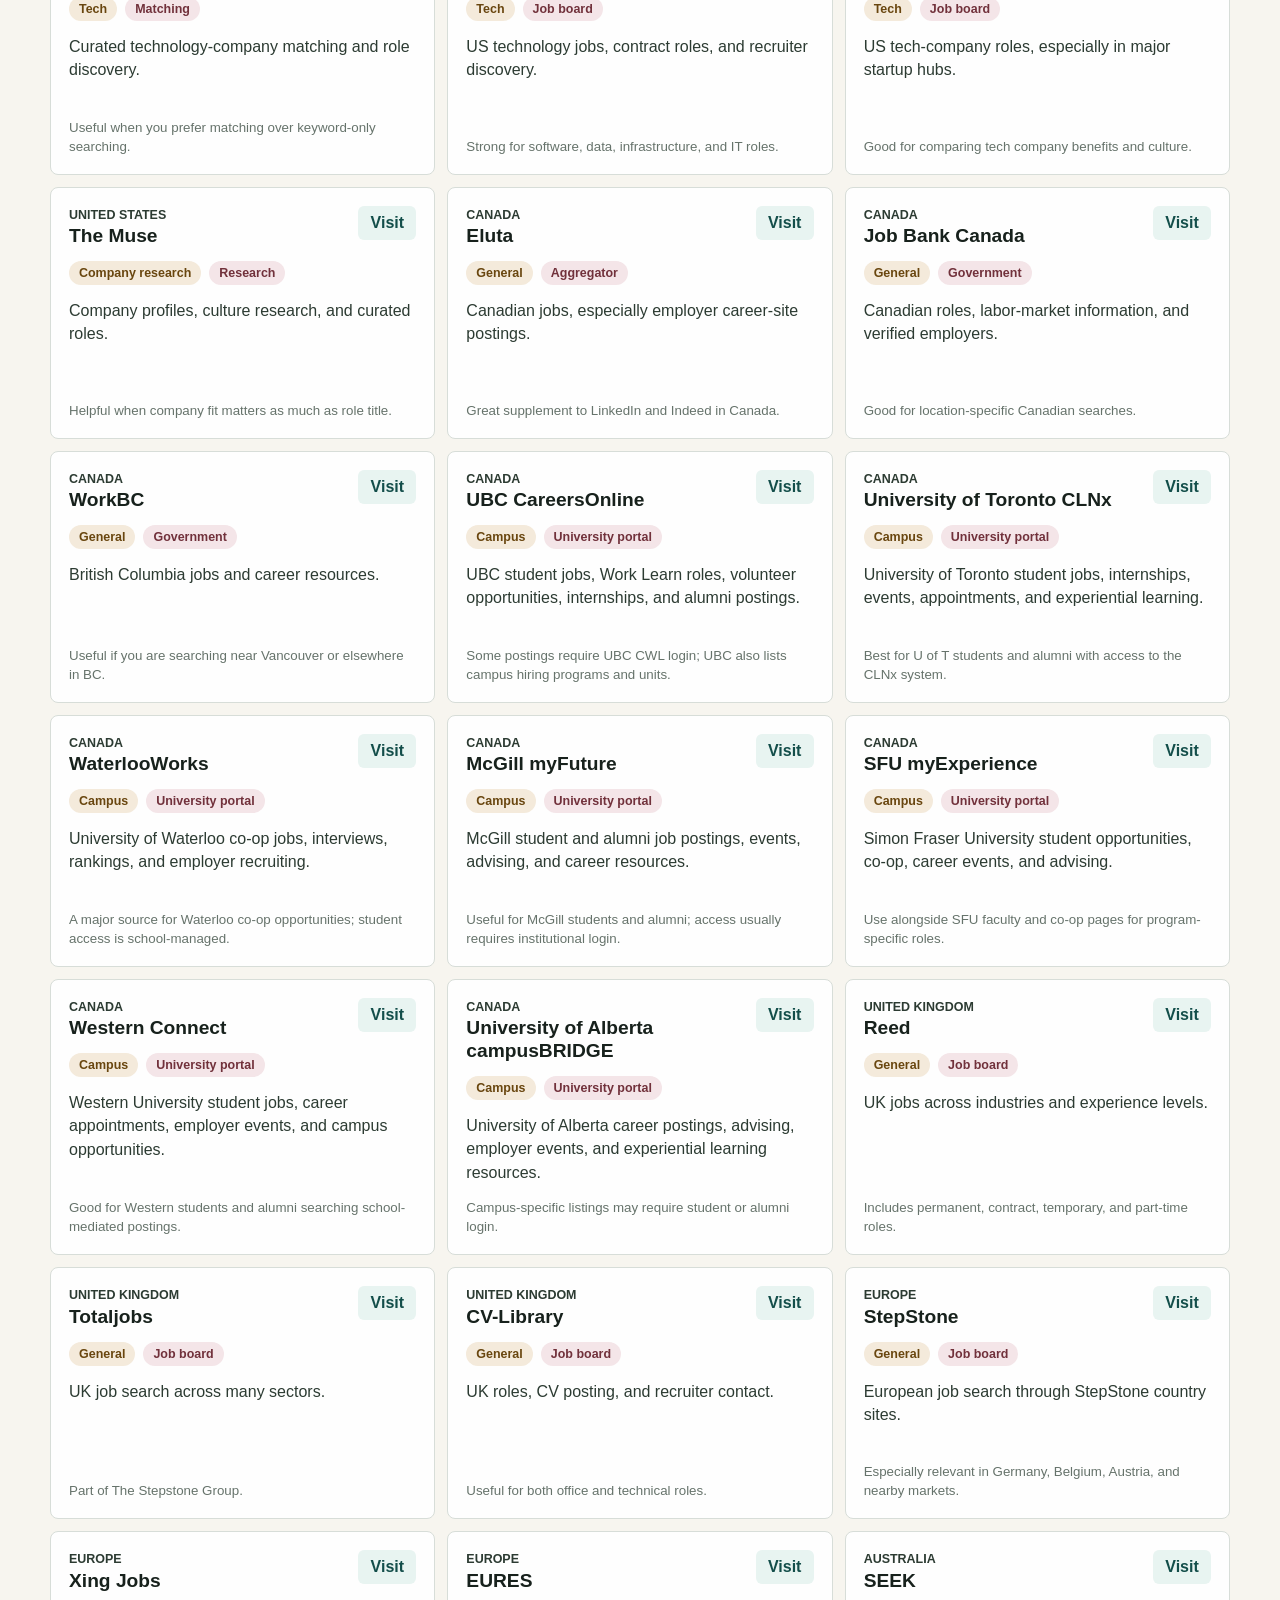
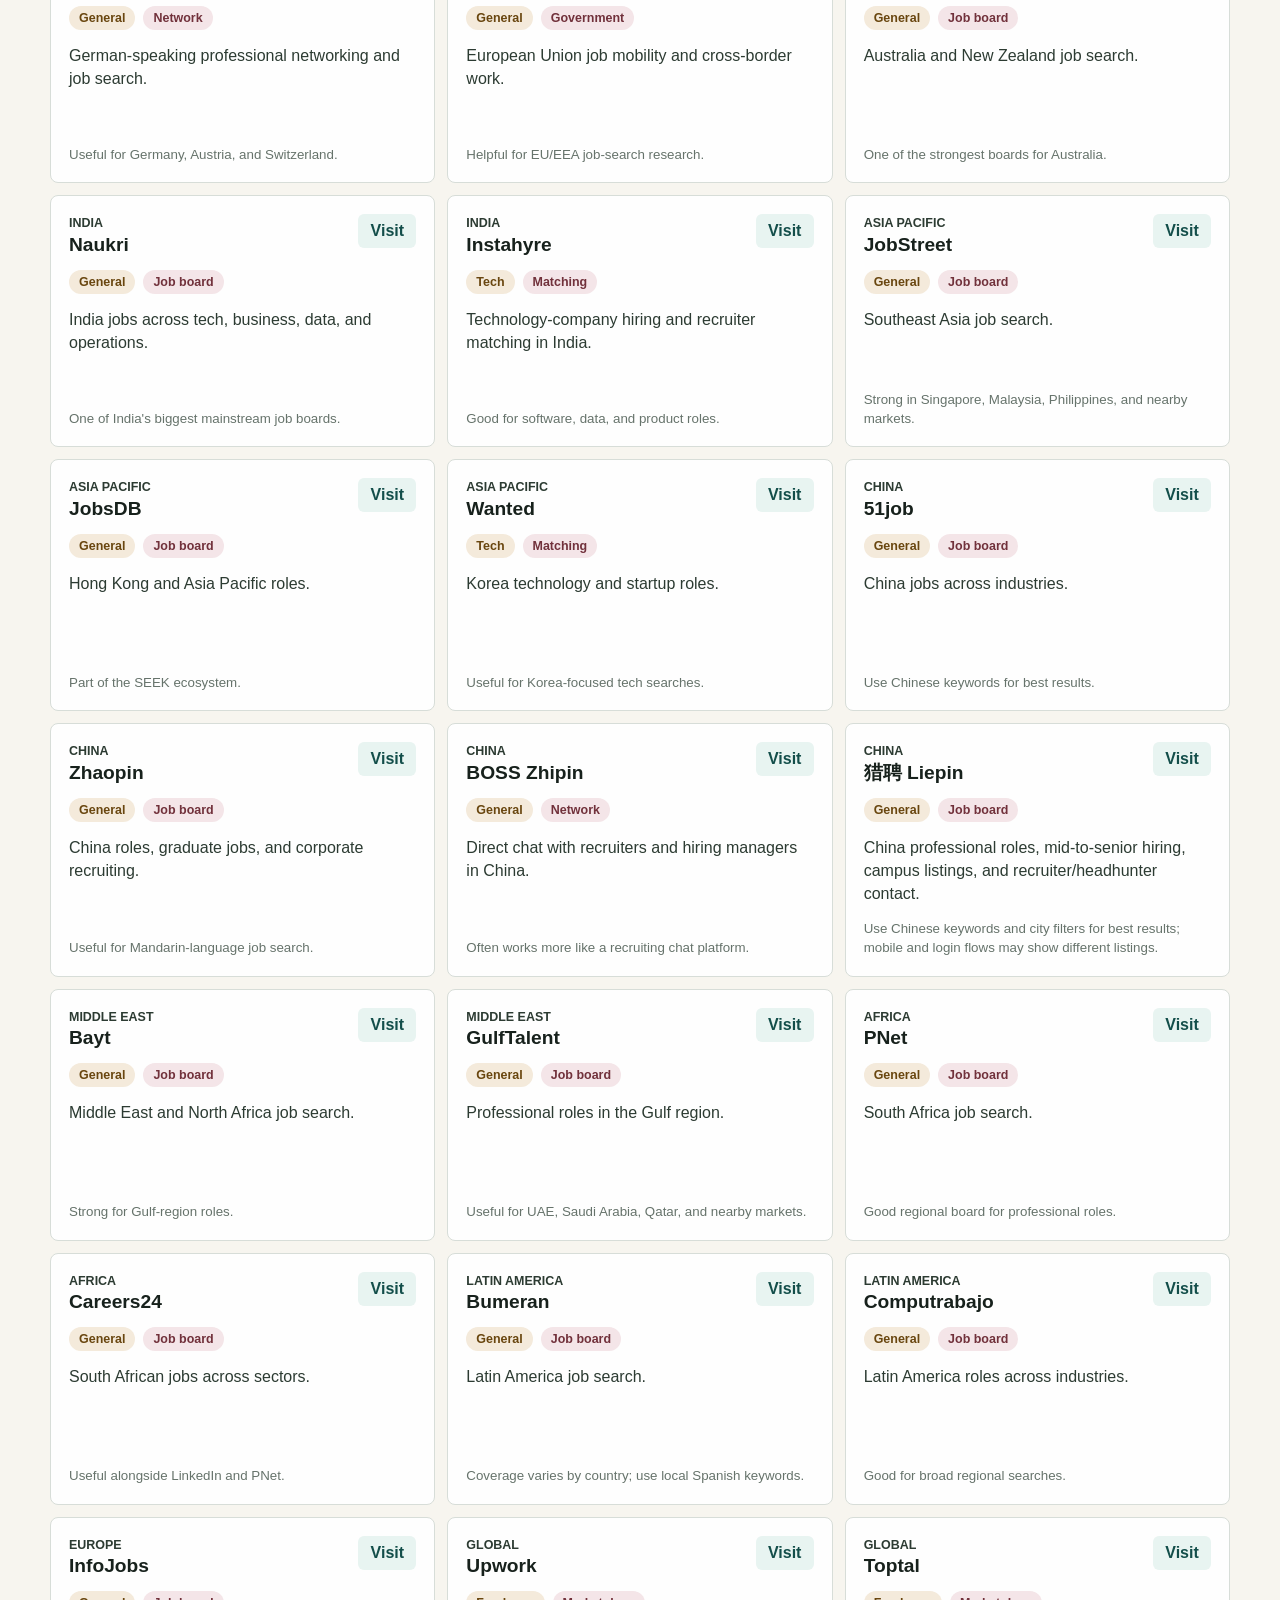
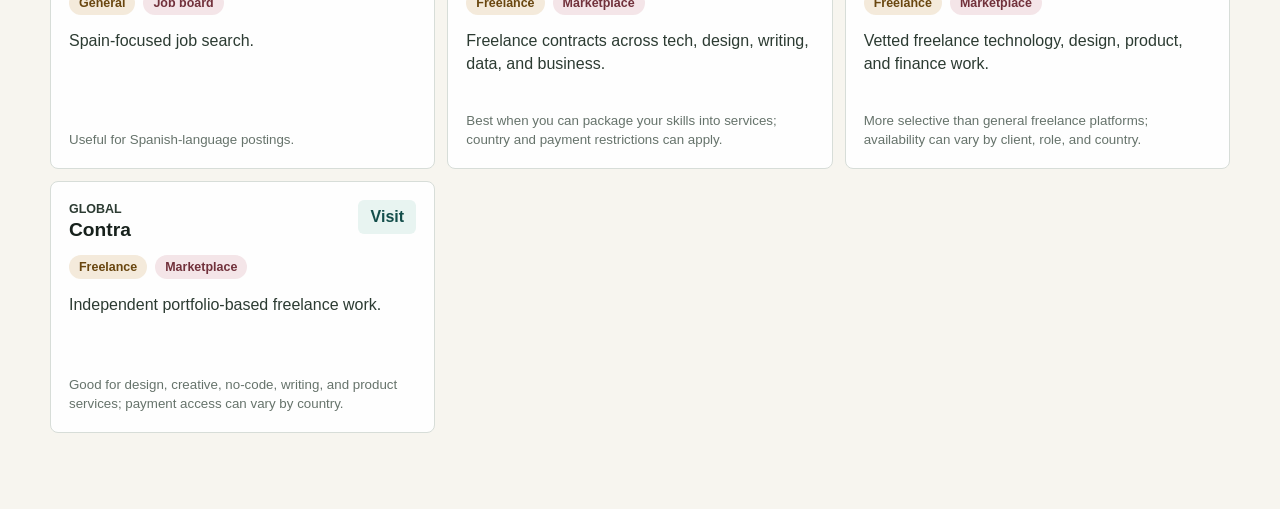
==== commit 49d90f16: "Redirect public homepage to job board directory" ====
--- a/index.html
+++ b/index.html
@@ -1,661 +1,13 @@
 <!doctype html>
 <html lang="en">
   <head>
-    <meta charset="utf-8" />
-    <meta name="viewport" content="width=device-width, initial-scale=1" />
+    <meta charset="utf-8">
+    <meta name="viewport" content="width=device-width, initial-scale=1">
+    <meta http-equiv="refresh" content="0; url=./github-pages/">
     <title>Worldwide Job Board Directory</title>
-    <meta
-      name="description"
-      content="A searchable public directory of worldwide job-search websites, including regional, global, remote, campus, startup, and freelance job boards."
-    />
-    <style>
-      :root {
-        --background: #f7f5ef;
-        --foreground: #17211c;
-        --muted: #66736b;
-        --panel: #ffffff;
-        --panel-soft: #eef3f0;
-        --line: #d7ddd8;
-        --accent: #0f766e;
-        --accent-dark: #134e4a;
-        --amber-soft: #f4eadb;
-        --rose-soft: #f4e5e8;
-        --shadow: 0 18px 45px rgba(23, 33, 28, 0.12);
-      }
-
-      * {
-        box-sizing: border-box;
-      }
-
-      body {
-        margin: 0;
-        background:
-          linear-gradient(120deg, rgba(15, 118, 110, 0.12), transparent 32rem),
-          linear-gradient(260deg, rgba(208, 139, 31, 0.14), transparent 30rem),
-          var(--background);
-        color: var(--foreground);
-        font-family: Arial, Helvetica, sans-serif;
-      }
-
-      a {
-        color: inherit;
-      }
-
-      button,
-      input,
-      select {
-        font: inherit;
-      }
-
-      .hero {
-        min-height: 54vh;
-        display: flex;
-        align-items: center;
-        padding: 72px 24px 40px;
-      }
-
-      .hero__inner,
-      .section,
-      .directory {
-        width: min(1180px, calc(100% - 48px));
-        margin: 0 auto;
-      }
-
-      .hero__inner {
-        display: grid;
-        grid-template-columns: minmax(0, 1fr) 340px;
-        gap: 32px;
-        align-items: end;
-      }
-
-      .eyebrow {
-        margin: 0 0 10px;
-        color: var(--accent-dark);
-        font-size: 0.78rem;
-        font-weight: 800;
-        letter-spacing: 0;
-        text-transform: uppercase;
-      }
-
-      h1,
-      h2,
-      h3,
-      p {
-        margin-top: 0;
-      }
-
-      h1 {
-        margin-bottom: 18px;
-        font-size: clamp(3rem, 8vw, 6.7rem);
-        line-height: 0.94;
-        letter-spacing: 0;
-        max-width: 980px;
-      }
-
-      .hero__lead {
-        max-width: 720px;
-        margin-bottom: 0;
-        color: #33443a;
-        font-size: clamp(1.05rem, 2vw, 1.32rem);
-        line-height: 1.55;
-      }
-
-      .hero__panel {
-        background: rgba(255, 255, 255, 0.86);
-        border: 1px solid var(--line);
-        border-radius: 8px;
-        box-shadow: var(--shadow);
-        padding: 18px;
-        display: grid;
-        gap: 12px;
-      }
-
-      .hero__panel div {
-        min-height: 82px;
-        padding: 14px;
-        border-radius: 6px;
-        background: var(--panel-soft);
-      }
-
-      .hero__panel strong {
-        display: block;
-        font-size: 2rem;
-        line-height: 1;
-      }
-
-      .hero__panel span {
-        display: block;
-        margin-top: 8px;
-        color: var(--muted);
-        font-size: 0.92rem;
-      }
-
-      .section {
-        padding: 28px 0 44px;
-      }
-
-      h2 {
-        margin-bottom: 0;
-        font-size: clamp(1.8rem, 3vw, 2.7rem);
-        line-height: 1.04;
-        letter-spacing: 0;
-      }
-
-      .featured-grid {
-        display: grid;
-        grid-template-columns: repeat(6, minmax(0, 1fr));
-        gap: 10px;
-        margin-top: 18px;
-      }
-
-      .featured-link {
-        min-height: 96px;
-        display: flex;
-        flex-direction: column;
-        justify-content: space-between;
-        padding: 14px;
-        border: 1px solid var(--line);
-        border-radius: 8px;
-        background: var(--panel);
-        text-decoration: none;
-      }
-
-      .featured-link span {
-        font-weight: 800;
-      }
-
-      .featured-link small {
-        color: var(--muted);
-      }
-
-      .directory {
-        padding: 28px 0 76px;
-      }
-
-      .directory__toolbar {
-        display: flex;
-        justify-content: space-between;
-        gap: 24px;
-        align-items: end;
-        margin-bottom: 18px;
-      }
-
-      .result-count {
-        flex: 0 0 auto;
-        margin: 0;
-        color: var(--muted);
-        font-weight: 700;
-      }
-
-      .filters {
-        position: sticky;
-        top: 0;
-        z-index: 4;
-        display: grid;
-        grid-template-columns: minmax(260px, 1fr) 210px 190px auto;
-        gap: 10px;
-        align-items: end;
-        padding: 12px;
-        margin-bottom: 18px;
-        border: 1px solid var(--line);
-        border-radius: 8px;
-        background: rgba(247, 245, 239, 0.95);
-        backdrop-filter: blur(14px);
-      }
-
-      label {
-        display: grid;
-        gap: 6px;
-      }
-
-      label span {
-        color: var(--muted);
-        font-size: 0.84rem;
-        font-weight: 800;
-      }
-
-      input,
-      select {
-        width: 100%;
-        height: 44px;
-        border: 1px solid var(--line);
-        border-radius: 6px;
-        background: white;
-        color: var(--foreground);
-        padding: 0 12px;
-        outline: none;
-      }
-
-      input:focus,
-      select:focus {
-        border-color: var(--accent);
-        box-shadow: 0 0 0 3px rgba(15, 118, 110, 0.14);
-      }
-
-      .clear-button {
-        height: 44px;
-        border: 0;
-        border-radius: 6px;
-        background: var(--accent-dark);
-        color: white;
-        padding: 0 18px;
-        cursor: pointer;
-        font-weight: 800;
-      }
-
-      .board-grid {
-        display: grid;
-        grid-template-columns: repeat(3, minmax(0, 1fr));
-        gap: 12px;
-      }
-
-      .board-card {
-        min-height: 252px;
-        display: flex;
-        flex-direction: column;
-        gap: 14px;
-        border: 1px solid var(--line);
-        border-radius: 8px;
-        background: rgba(255, 255, 255, 0.92);
-        padding: 18px;
-      }
-
-      .board-card__top {
-        display: flex;
-        justify-content: space-between;
-        gap: 16px;
-        align-items: start;
-      }
-
-      .board-card__region {
-        margin-bottom: 6px;
-        color: var(--accent);
-        font-size: 0.78rem;
-        font-weight: 800;
-        text-transform: uppercase;
-      }
-
-      .board-card h3 {
-        margin-bottom: 0;
-        font-size: 1.2rem;
-        line-height: 1.2;
-      }
-
-      .board-card__top a {
-        flex: 0 0 auto;
-        display: inline-flex;
-        align-items: center;
-        justify-content: center;
-        min-width: 58px;
-        height: 34px;
-        border-radius: 6px;
-        background: #e8f4f1;
-        color: var(--accent-dark);
-        text-decoration: none;
-        font-weight: 800;
-      }
-
-      .tags {
-        display: flex;
-        flex-wrap: wrap;
-        gap: 8px;
-      }
-
-      .tags span {
-        border-radius: 999px;
-        background: var(--amber-soft);
-        color: #69460f;
-        padding: 5px 10px;
-        font-size: 0.78rem;
-        font-weight: 800;
-      }
-
-      .tags span:nth-child(2) {
-        background: var(--rose-soft);
-        color: #71313b;
-      }
-
-      .tags span:nth-child(3) {
-        background: #e8f4f1;
-        color: var(--accent-dark);
-      }
-
-      .board-card p {
-        margin-bottom: 0;
-        color: #2c3b32;
-        line-height: 1.45;
-      }
-
-      .board-card small {
-        margin-top: auto;
-        color: var(--muted);
-        line-height: 1.45;
-      }
-
-      @media (max-width: 980px) {
-        .hero__inner {
-          grid-template-columns: 1fr;
-        }
-
-        .hero__panel {
-          grid-template-columns: repeat(3, minmax(0, 1fr));
-        }
-
-        .featured-grid,
-        .board-grid {
-          grid-template-columns: repeat(2, minmax(0, 1fr));
-        }
-
-        .filters {
-          grid-template-columns: 1fr 1fr;
-        }
-
-        .search-field {
-          grid-column: 1 / -1;
-        }
-      }
-
-      @media (max-width: 640px) {
-        .hero {
-          min-height: auto;
-          padding: 48px 16px 28px;
-        }
-
-        .hero__inner,
-        .section,
-        .directory {
-          width: min(100% - 28px, 1180px);
-        }
-
-        .hero__panel,
-        .featured-grid,
-        .board-grid,
-        .filters {
-          grid-template-columns: 1fr;
-        }
-
-        .directory__toolbar {
-          display: block;
-        }
-
-        .result-count {
-          margin-top: 10px;
-        }
-
-        .board-card {
-          min-height: auto;
-        }
-      }
-    </style>
+    <link rel="canonical" href="https://jaaanet.github.io/worldwide-job-board/github-pages/">
   </head>
   <body>
-    <main>
-      <section class="hero">
-        <div class="hero__inner">
-          <div>
-            <p class="eyebrow">Worldwide job-search map</p>
-            <h1>A world wide job search websites.</h1>
-            <p class="hero__lead">
-              A practical directory of job boards, aggregators, remote-work sites,
-              startup networks, campus portals, freelance marketplaces, and regional
-              career sites, including overlapping sources so fewer niche postings slip by.
-            </p>
-          </div>
-          <div class="hero__panel" aria-label="Directory summary">
-            <div><strong id="site-count">0</strong><span>sites listed</span></div>
-            <div><strong id="region-count">0</strong><span>regions</span></div>
-            <div><strong id="focus-count">0</strong><span>search focuses</span></div>
-          </div>
-        </div>
-      </section>
-
-      <section class="section" aria-labelledby="featured-title">
-        <p class="eyebrow">Start here</p>
-        <h2 id="featured-title">Core websites most job searches should check</h2>
-        <div class="featured-grid" id="featured-grid"></div>
-      </section>
-
-      <section class="directory" aria-labelledby="directory-title">
-        <div class="directory__toolbar">
-          <div>
-            <p class="eyebrow">Directory</p>
-            <h2 id="directory-title">Find the right job board</h2>
-          </div>
-          <p class="result-count" id="result-count">0 matching sites</p>
-        </div>
-
-        <div class="filters" aria-label="Directory filters">
-          <label class="search-field">
-            <span>Search</span>
-            <input id="search" type="search" placeholder="Try remote, Canada, startup, data, freelance..." />
-          </label>
-          <label>
-            <span>Region</span>
-            <select id="region"></select>
-          </label>
-          <label>
-            <span>Focus</span>
-            <select id="focus"></select>
-          </label>
-          <button class="clear-button" id="reset" type="button">Reset</button>
-        </div>
-
-        <div class="board-grid" id="board-grid"></div>
-      </section>
-    </main>
-
-    <script>
-      const regionOrder = [
-        "All",
-        "Global",
-        "United States",
-        "Canada",
-        "United Kingdom",
-        "Europe",
-        "Australia",
-        "India",
-        "Asia Pacific",
-        "China",
-        "Middle East",
-        "Africa",
-        "Latin America",
-      ];
-
-      const focusOrder = ["All", "General", "Remote", "Tech", "Startup", "Campus", "Freelance", "Company research"];
-
-      const broadCoverage = [
-        "United States",
-        "Canada",
-        "United Kingdom",
-        "Europe",
-        "Australia",
-        "India",
-        "Asia Pacific",
-        "Middle East",
-        "Africa",
-        "Latin America",
-      ];
-
-      const jobBoards = [
-        ["LinkedIn Jobs", "https://www.linkedin.com/jobs/", "Global", broadCoverage, "General", "Network", "Large employers, networking, recruiter discovery, alumni searches.", "Best when your profile is polished and you want recruiter visibility."],
-        ["Indeed", "https://www.indeed.com/", "Global", broadCoverage, "General", "Aggregator", "High-volume job search across industries and experience levels.", "Use country-specific Indeed domains for better local results."],
-        ["Glassdoor", "https://www.glassdoor.com/Job/", "Global", ["United States", "Canada", "United Kingdom", "Europe", "Australia", "India"], "General", "Research", "Combining job listings with company reviews and salary research.", "Useful before interviews and offer negotiation."],
-        ["Google Jobs", "https://www.google.com/search?q=jobs+near+me", "Global", broadCoverage, "General", "Aggregator", "Fast discovery from many boards and company career pages.", "Search from Google with role plus location, for example: data analyst Canada jobs."],
-        ["ZipRecruiter", "https://www.ziprecruiter.com/", "United States", [], "General", "Aggregator", "US roles, quick applications, job alerts, and broad employer coverage.", "Strong for business, operations, service, and tech roles in the US."],
-        ["Monster", "https://www.monster.com/", "Global", ["United States", "Canada", "United Kingdom", "Europe", "India"], "General", "Job board", "Traditional job search, resume posting, and alerts.", "Check local Monster sites where available."],
-        ["CareerBuilder", "https://www.careerbuilder.com/", "United States", [], "General", "Job board", "US corporate, administrative, operations, and technical roles.", "Helpful for broad searches outside only tech."],
-        ["SimplyHired", "https://www.simplyhired.com/", "United States", [], "General", "Aggregator", "Broad job discovery and salary browsing.", "Good for checking whether roles are duplicated across boards."],
-        ["Talent.com", "https://www.talent.com/", "Global", broadCoverage, "General", "Aggregator", "International job search with country-level coverage.", "Useful when comparing similar roles across countries."],
-        ["Jooble", "https://jooble.org/", "Global", broadCoverage, "General", "Aggregator", "Global job aggregation, including smaller regional boards.", "Search by country or city to reduce noise."],
-        ["Jora", "https://www.jora.com/", "Global", ["Canada", "United Kingdom", "Australia", "India", "Asia Pacific"], "General", "Aggregator", "International job search with strong APAC coverage.", "Owned by SEEK and often useful outside North America."],
-        ["Adzuna", "https://www.adzuna.com/", "Global", ["United States", "Canada", "United Kingdom", "Europe", "Australia"], "General", "Aggregator", "Salary-aware searches and market snapshots.", "Good when you want compensation signals while searching."],
-        ["Handshake", "https://joinhandshake.com/students/", "Global", ["United States", "Canada", "United Kingdom", "Europe"], "Campus", "Campus network", "Students, recent graduates, internships, co-ops, entry-level jobs, and campus recruiting events.", "Many universities use Handshake; access can depend on your school account."],
-        ["Symplicity CSM", "https://www.symplicity.com/uk/csm", "Global", ["United States", "Canada", "United Kingdom", "Europe", "Australia", "Asia Pacific"], "Campus", "Campus platform", "University career-center job boards, employer postings, appointments, fairs, and internship workflows.", "Often appears under a university-branded career portal rather than the Symplicity name."],
-        ["12twenty", "https://12twenty.com/", "Global", ["United States", "Canada", "United Kingdom", "Europe"], "Campus", "Campus platform", "Early-career hiring through undergraduate, MBA, law, and alumni career programs.", "Used by many school career centers and employer recruiting teams."],
-        ["GradConnection", "https://au.gradconnection.com/", "Global", ["Australia", "India", "Asia Pacific"], "Campus", "Graduate board", "Graduate programs, internships, and student roles across multiple countries.", "Especially useful for students and new graduates in APAC and international programs."],
-        ["FlexJobs", "https://www.flexjobs.com/", "Global", broadCoverage, "Remote", "Curated", "Remote, hybrid, part-time, freelance, and flexible roles.", "Curated listings; some features require a paid plan."],
-        ["We Work Remotely", "https://weworkremotely.com/", "Global", broadCoverage, "Remote", "Job board", "Remote tech, design, product, marketing, support, and operations roles.", "Best for remote-first searching without location-heavy noise."],
-        ["Remote OK", "https://remoteok.com/", "Global", broadCoverage, "Remote", "Job board", "Remote technology, product, marketing, and startup roles.", "Has a public API, useful for automation prototypes."],
-        ["Remotive", "https://remotive.com/", "Global", broadCoverage, "Remote", "Job board", "Remote roles with a clean public API for searching.", "A practical source for scripts and prototypes."],
-        ["Remote.co", "https://remote.co/remote-jobs/", "Global", broadCoverage, "Remote", "Job board", "Remote jobs and remote-work company research.", "Good for curated remote listings and career advice."],
-        ["Himalayas", "https://himalayas.app/jobs", "Global", broadCoverage, "Remote", "Job board", "Remote tech roles with company profiles and salary filters.", "Useful for transparent remote company research."],
-        ["Wellfound", "https://wellfound.com/jobs", "Global", ["United States", "Canada", "United Kingdom", "Europe", "India", "Asia Pacific", "Latin America"], "Startup", "Network", "Startup jobs, founder contact, salary, and equity transparency.", "Strong for engineering, product, design, sales, and operations."],
-        ["YC Work at a Startup", "https://www.ycombinator.com/jobs", "Global", broadCoverage, "Startup", "Job board", "Roles at Y Combinator startups.", "Good for early-stage startup searches."],
-        ["Otta", "https://app.otta.com/", "Global", ["United States", "Canada", "United Kingdom", "Europe"], "Tech", "Matching", "Curated technology-company matching and role discovery.", "Useful when you prefer matching over keyword-only searching."],
-        ["Dice", "https://www.dice.com/", "United States", [], "Tech", "Job board", "US technology jobs, contract roles, and recruiter discovery.", "Strong for software, data, infrastructure, and IT roles."],
-        ["Built In", "https://builtin.com/jobs", "United States", [], "Tech", "Job board", "US tech-company roles, especially in major startup hubs.", "Good for comparing tech company benefits and culture."],
-        ["The Muse", "https://www.themuse.com/search/", "United States", [], "Company research", "Research", "Company profiles, culture research, and curated roles.", "Helpful when company fit matters as much as role title."],
-        ["Eluta", "https://www.eluta.ca/", "Canada", [], "General", "Aggregator", "Canadian jobs, especially employer career-site postings.", "Great supplement to LinkedIn and Indeed in Canada."],
-        ["Job Bank Canada", "https://www.jobbank.gc.ca/", "Canada", [], "General", "Government", "Canadian roles, labor-market information, and verified employers.", "Good for location-specific Canadian searches."],
-        ["WorkBC", "https://www.workbc.ca/search-and-prepare-job/find-jobs", "Canada", [], "General", "Government", "British Columbia jobs and career resources.", "Useful if you are searching near Vancouver or elsewhere in BC."],
-        ["UBC CareersOnline", "https://students.ubc.ca/career/campus-jobs/", "Canada", [], "Campus", "University portal", "UBC student jobs, Work Learn roles, volunteer opportunities, internships, and alumni postings.", "Some postings require UBC CWL login; UBC also lists campus hiring programs and units."],
-        ["University of Toronto CLNx", "https://clnx.utoronto.ca/", "Canada", [], "Campus", "University portal", "University of Toronto student jobs, internships, events, appointments, and experiential learning.", "Best for U of T students and alumni with access to the CLNx system."],
-        ["WaterlooWorks", "https://uwaterloo.ca/hire/recruit-waterloo/co-operative-education/co-op-hiring-process/waterlooworks", "Canada", [], "Campus", "University portal", "University of Waterloo co-op jobs, interviews, rankings, and employer recruiting.", "A major source for Waterloo co-op opportunities; student access is school-managed."],
-        ["McGill myFuture", "https://www.mcgill.ca/caps/students/services/myfuture", "Canada", [], "Campus", "University portal", "McGill student and alumni job postings, events, advising, and career resources.", "Useful for McGill students and alumni; access usually requires institutional login."],
-        ["SFU myExperience", "https://www.sfu.ca/students/career.html", "Canada", [], "Campus", "University portal", "Simon Fraser University student opportunities, co-op, career events, and advising.", "Use alongside SFU faculty and co-op pages for program-specific roles."],
-        ["Western Connect", "https://www.uwo.ca/careers/", "Canada", [], "Campus", "University portal", "Western University student jobs, career appointments, employer events, and campus opportunities.", "Good for Western students and alumni searching school-mediated postings."],
-        ["University of Alberta campusBRIDGE", "https://www.ualberta.ca/en/career-centre/index.html", "Canada", [], "Campus", "University portal", "University of Alberta career postings, advising, employer events, and experiential learning resources.", "Campus-specific listings may require student or alumni login."],
-        ["Reed", "https://www.reed.co.uk/jobs", "United Kingdom", [], "General", "Job board", "UK jobs across industries and experience levels.", "Includes permanent, contract, temporary, and part-time roles."],
-        ["Totaljobs", "https://www.totaljobs.com/", "United Kingdom", [], "General", "Job board", "UK job search across many sectors.", "Part of The Stepstone Group."],
-        ["CV-Library", "https://www.cv-library.co.uk/", "United Kingdom", [], "General", "Job board", "UK roles, CV posting, and recruiter contact.", "Useful for both office and technical roles."],
-        ["StepStone", "https://www.stepstone.com/", "Europe", [], "General", "Job board", "European job search through StepStone country sites.", "Especially relevant in Germany, Belgium, Austria, and nearby markets."],
-        ["Xing Jobs", "https://www.xing.com/jobs", "Europe", [], "General", "Network", "German-speaking professional networking and job search.", "Useful for Germany, Austria, and Switzerland."],
-        ["EURES", "https://eures.europa.eu/index_en", "Europe", [], "General", "Government", "European Union job mobility and cross-border work.", "Helpful for EU/EEA job-search research."],
-        ["SEEK", "https://www.seek.com.au/", "Australia", [], "General", "Job board", "Australia and New Zealand job search.", "One of the strongest boards for Australia."],
-        ["Naukri", "https://www.naukri.com/", "India", [], "General", "Job board", "India jobs across tech, business, data, and operations.", "One of India's biggest mainstream job boards."],
-        ["Instahyre", "https://www.instahyre.com/", "India", [], "Tech", "Matching", "Technology-company hiring and recruiter matching in India.", "Good for software, data, and product roles."],
-        ["JobStreet", "https://www.jobstreet.com/", "Asia Pacific", [], "General", "Job board", "Southeast Asia job search.", "Strong in Singapore, Malaysia, Philippines, and nearby markets."],
-        ["JobsDB", "https://hk.jobsdb.com/", "Asia Pacific", [], "General", "Job board", "Hong Kong and Asia Pacific roles.", "Part of the SEEK ecosystem."],
-        ["Wanted", "https://www.wanted.co.kr/", "Asia Pacific", [], "Tech", "Matching", "Korea technology and startup roles.", "Useful for Korea-focused tech searches."],
-        ["51job", "https://www.51job.com/", "China", [], "General", "Job board", "China jobs across industries.", "Use Chinese keywords for best results."],
-        ["Zhaopin", "https://www.zhaopin.com/", "China", [], "General", "Job board", "China roles, graduate jobs, and corporate recruiting.", "Useful for Mandarin-language job search."],
-        ["BOSS Zhipin", "https://www.zhipin.com/", "China", [], "General", "Network", "Direct chat with recruiters and hiring managers in China.", "Often works more like a recruiting chat platform."],
-        ["Bayt", "https://www.bayt.com/", "Middle East", [], "General", "Job board", "Middle East and North Africa job search.", "Strong for Gulf-region roles."],
-        ["GulfTalent", "https://www.gulftalent.com/", "Middle East", [], "General", "Job board", "Professional roles in the Gulf region.", "Useful for UAE, Saudi Arabia, Qatar, and nearby markets."],
-        ["PNet", "https://www.pnet.co.za/", "Africa", [], "General", "Job board", "South Africa job search.", "Good regional board for professional roles."],
-        ["Careers24", "https://www.careers24.com/", "Africa", [], "General", "Job board", "South African jobs across sectors.", "Useful alongside LinkedIn and PNet."],
-        ["Bumeran", "https://www.bumeran.com/", "Latin America", [], "General", "Job board", "Latin America job search.", "Coverage varies by country; use local Spanish keywords."],
-        ["Computrabajo", "https://www.computrabajo.com/", "Latin America", [], "General", "Job board", "Latin America roles across industries.", "Good for broad regional searches."],
-        ["InfoJobs", "https://www.infojobs.net/", "Europe", [], "General", "Job board", "Spain-focused job search.", "Useful for Spanish-language postings."],
-        ["Upwork", "https://www.upwork.com/", "Global", broadCoverage, "Freelance", "Marketplace", "Freelance contracts across tech, design, writing, data, and business.", "Best when you can package your skills into services; country and payment restrictions can apply."],
-        ["Toptal", "https://www.toptal.com/", "Global", broadCoverage, "Freelance", "Marketplace", "Vetted freelance technology, design, product, and finance work.", "More selective than general freelance platforms; availability can vary by client, role, and country."],
-        ["Contra", "https://contra.com/", "Global", broadCoverage, "Freelance", "Marketplace", "Independent portfolio-based freelance work.", "Good for design, creative, no-code, writing, and product services; payment access can vary by country."],
-      ].map(([name, url, region, coverageRegions, focus, type, goodFor, notes]) => ({
-        name,
-        url,
-        region,
-        coverageRegions,
-        focus,
-        type,
-        goodFor,
-        notes,
-      }));
-
-      const state = {
-        query: "",
-        region: "All",
-        focus: "All",
-      };
-
-      const searchInput = document.getElementById("search");
-      const regionSelect = document.getElementById("region");
-      const focusSelect = document.getElementById("focus");
-      const boardGrid = document.getElementById("board-grid");
-      const featuredGrid = document.getElementById("featured-grid");
-      const resultCount = document.getElementById("result-count");
-
-      const regions = regionOrder.filter((item) => item === "All" || jobBoards.some((board) => board.region === item));
-      const focuses = focusOrder.filter((item) => item === "All" || jobBoards.some((board) => board.focus === item));
-
-      document.getElementById("site-count").textContent = jobBoards.length;
-      document.getElementById("region-count").textContent = regions.length - 1;
-      document.getElementById("focus-count").textContent = focuses.length - 1;
-
-      regionSelect.innerHTML = regions.map((item) => `<option>${item}</option>`).join("");
-      focusSelect.innerHTML = focuses.map((item) => `<option>${item}</option>`).join("");
-
-      featuredGrid.innerHTML = jobBoards
-        .filter((board) => ["LinkedIn Jobs", "Indeed", "Glassdoor", "Wellfound", "We Work Remotely", "SEEK"].includes(board.name))
-        .map(
-          (board) => `
-            <a class="featured-link" href="${board.url}" target="_blank" rel="noreferrer">
-              <span>${board.name}</span>
-              <small>${board.focus} · ${board.region}</small>
-            </a>
-          `,
-        )
-        .join("");
-
-      function matchesRegion(board) {
-        return (
-          state.region === "All" ||
-          board.region === state.region ||
-          (board.region === "Global" && state.region !== "Global" && board.coverageRegions.includes(state.region))
-        );
-      }
-
-      function render() {
-        const normalizedQuery = state.query.trim().toLowerCase();
-        const filtered = jobBoards.filter((board) => {
-          const searchable = [board.name, board.region, board.focus, board.type, board.goodFor, board.notes].join(" ").toLowerCase();
-          return matchesRegion(board) && (state.focus === "All" || board.focus === state.focus) && (!normalizedQuery || searchable.includes(normalizedQuery));
-        });
-
-        resultCount.textContent = `${filtered.length} matching site${filtered.length === 1 ? "" : "s"}`;
-        boardGrid.innerHTML = filtered
-          .map((board) => {
-            const coverageTag =
-              state.region !== "All" && board.region === "Global" && board.coverageRegions.includes(state.region)
-                ? `<span>Covers ${state.region}</span>`
-                : "";
-            return `
-              <article class="board-card">
-                <div class="board-card__top">
-                  <div>
-                    <p class="board-card__region">${board.region}</p>
-                    <h3>${board.name}</h3>
-                  </div>
-                  <a href="${board.url}" target="_blank" rel="noreferrer" aria-label="Open ${board.name}">Visit</a>
-                </div>
-                <div class="tags">
-                  <span>${board.focus}</span>
-                  <span>${board.type}</span>
-                  ${coverageTag}
-                </div>
-                <p>${board.goodFor}</p>
-                <small>${board.notes}</small>
-              </article>
-            `;
-          })
-          .join("");
-      }
-
-      searchInput.addEventListener("input", (event) => {
-        state.query = event.target.value;
-        render();
-      });
-
-      regionSelect.addEventListener("change", (event) => {
-        state.region = event.target.value;
-        render();
-      });
-
-      focusSelect.addEventListener("change", (event) => {
-        state.focus = event.target.value;
-        render();
-      });
-
-      document.getElementById("reset").addEventListener("click", () => {
-        state.query = "";
-        state.region = "All";
-        state.focus = "All";
-        searchInput.value = "";
-        regionSelect.value = "All";
-        focusSelect.value = "All";
-        render();
-      });
-
-      render();
-    </script>
+    <p><a href="./github-pages/">Open the Worldwide Job Board Directory</a></p>
   </body>
 </html>
